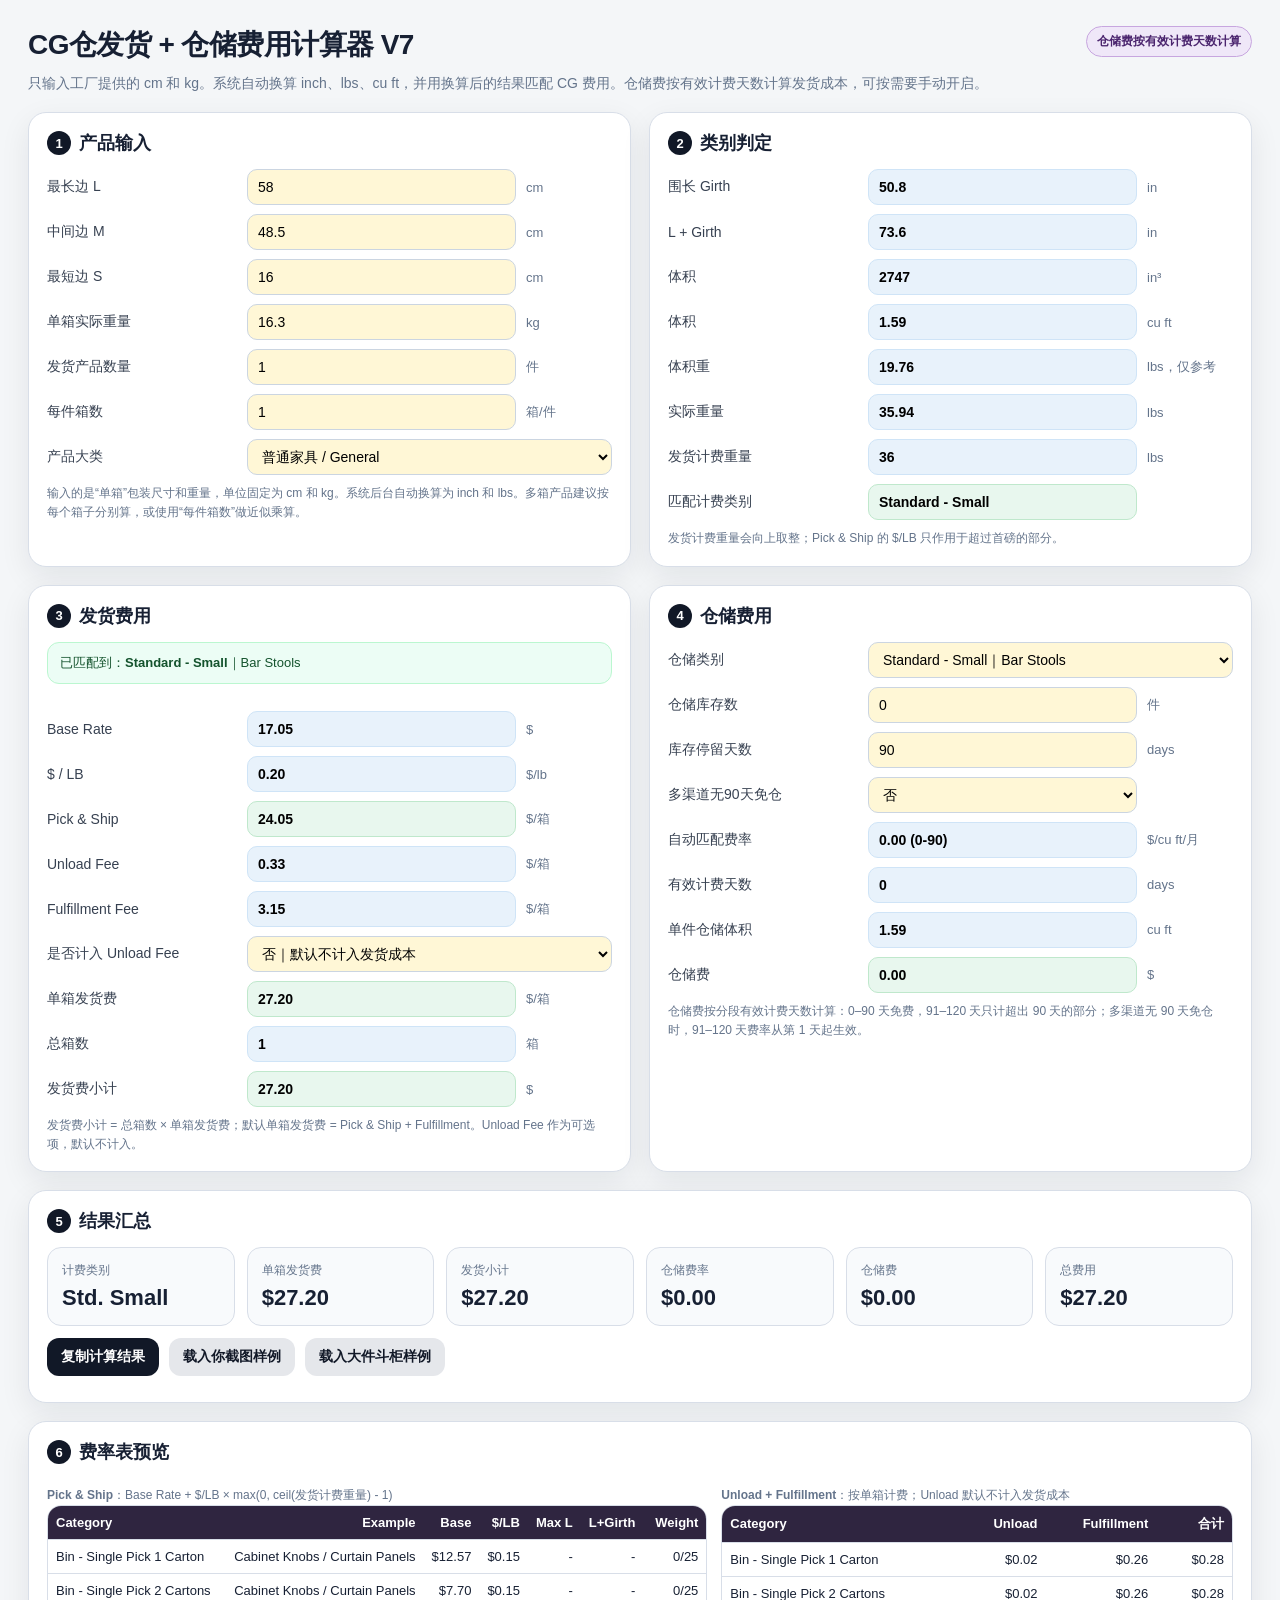
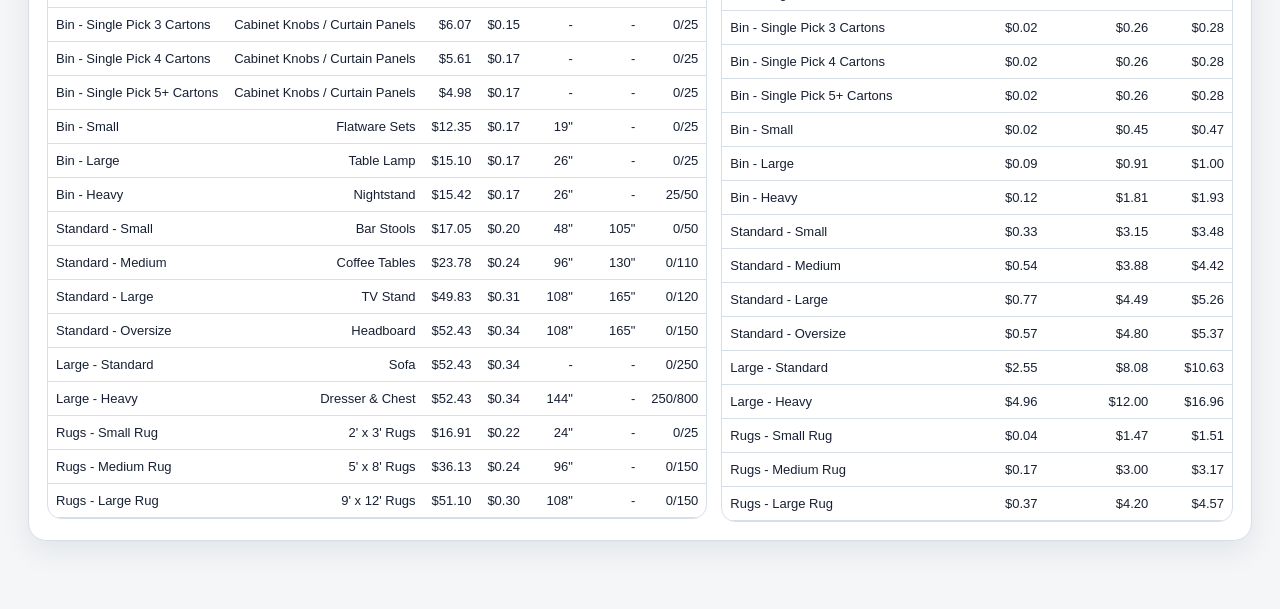
==== index.html @ 5aad366d "Add files via upload" ====
<!DOCTYPE html>
<html lang="zh-CN">
<head>
  <meta charset="UTF-8" />
  <meta name="viewport" content="width=device-width, initial-scale=1.0" />
  <title>CG仓费用计算器 V7 - 仓储费修正版</title>
  <style>
    :root{
      --bg:#f4f6f8;--card:#fff;--text:#172033;--muted:#64748b;--line:#d8dee8;
      --blue:#e8f2fb;--blue2:#cfe4f7;--yellow:#fff7d6;--green:#e8f7ee;--red:#fff1f1;
      --purple:#efe7f8;--dark:#2f2540;--accent:#2563eb;--shadow:0 10px 30px rgba(15,23,42,.08)
    }
    *{box-sizing:border-box}
    body{margin:0;font-family:Arial,"Microsoft YaHei",sans-serif;background:var(--bg);color:var(--text)}
    .wrap{max-width:1260px;margin:26px auto;padding:0 18px 42px}
    .header{display:flex;justify-content:space-between;gap:16px;align-items:flex-start;margin-bottom:18px}
    h1{margin:0 0 8px;font-size:28px;letter-spacing:-.02em}
    .sub{color:var(--muted);font-size:14px;line-height:1.6}
    .tag{display:inline-block;background:var(--purple);border:1px solid #c7a6df;color:#4b256e;border-radius:999px;padding:6px 10px;font-size:12px;font-weight:700}
    .grid{display:grid;grid-template-columns:1fr 1fr;gap:18px}
    .card{background:var(--card);border:1px solid var(--line);border-radius:18px;padding:18px;box-shadow:var(--shadow)}
    .full{grid-column:1/-1}
    h2{margin:0 0 14px;font-size:18px;display:flex;align-items:center;gap:8px}
    .badge{display:inline-flex;align-items:center;justify-content:center;min-width:24px;height:24px;border-radius:999px;background:#111827;color:white;font-size:13px;font-weight:800}
    .row{display:grid;grid-template-columns:190px 1fr 86px;gap:10px;align-items:center;margin:9px 0}
    .row.two{grid-template-columns:190px 1fr}
    label{font-size:14px;color:#374151}
    input,select{width:100%;height:36px;border:1px solid #cbd5e1;border-radius:10px;padding:0 10px;font-size:14px;background:white;outline:none}
    input:focus,select:focus{border-color:var(--accent);box-shadow:0 0 0 3px rgba(37,99,235,.12)}
    .unit{font-size:13px;color:var(--muted)}
    .manual{background:var(--yellow)}
    .result{background:var(--blue);border-color:var(--blue2);font-weight:700}
    .summary{background:var(--green);border-color:#bfe8cc;font-weight:800}
    .danger{background:var(--red);border-color:#f1c2c2;font-weight:800}
    .note{font-size:12px;color:var(--muted);line-height:1.55;margin-top:8px}
    .mini{font-size:12px;color:var(--muted)}
    .warn{background:#fff7ed;border:1px solid #fed7aa;border-radius:12px;padding:10px 12px;color:#7c2d12;font-size:13px;line-height:1.55}
    .ok{background:#ecfdf5;border:1px solid #bbf7d0;border-radius:12px;padding:10px 12px;color:#14532d;font-size:13px;line-height:1.55}
    .kpis{display:grid;grid-template-columns:repeat(6,1fr);gap:12px;margin-top:12px}
    .kpi{background:#f8fafc;border:1px solid var(--line);border-radius:14px;padding:14px}
    .kpi .name{color:var(--muted);font-size:12px;margin-bottom:6px}
    .kpi .value{font-size:22px;font-weight:900}
    .btns{display:flex;gap:10px;flex-wrap:wrap;margin-top:12px}
    button{height:38px;border:0;border-radius:12px;padding:0 14px;font-size:14px;font-weight:800;cursor:pointer;background:#111827;color:white}
    button.secondary{background:#e5e7eb;color:#111827}
    .table-wrap{overflow:auto;border:1px solid var(--line);border-radius:14px}
    table{width:100%;border-collapse:collapse;font-size:13px}
    th,td{border-bottom:1px solid var(--line);padding:9px 8px;text-align:right;white-space:nowrap}
    th:first-child,td:first-child{text-align:left}
    th{background:var(--dark);color:white;font-weight:800}
    .purple-head th{background:#5b3b78}
    .split{display:grid;grid-template-columns:1fr 1fr;gap:14px}
    @media(max-width:980px){.grid,.kpis,.split{grid-template-columns:1fr}.header{flex-direction:column}.row{grid-template-columns:145px 1fr 58px}}
  </style>
</head>
<body>
<div class="wrap">
  <div class="header">
    <div>
      <h1>CG仓发货 + 仓储费用计算器 V7</h1>
      <div class="sub">只输入工厂提供的 cm 和 kg。系统自动换算 inch、lbs、cu ft，并用换算后的结果匹配 CG 费用。仓储费按有效计费天数计算发货成本，可按需要手动开启。</div>
    </div>
    <div class="tag">仓储费按有效计费天数计算</div>
  </div>

  <div class="grid">
    <section class="card">
      <h2><span class="badge">1</span>产品输入</h2>
      <div class="row"><label>最长边 L</label><input id="L" type="number" step="0.01" value="58" class="manual"><span class="unit">cm</span></div>
      <div class="row"><label>中间边 M</label><input id="M" type="number" step="0.01" value="48.5" class="manual"><span class="unit">cm</span></div>
      <div class="row"><label>最短边 S</label><input id="S" type="number" step="0.01" value="16" class="manual"><span class="unit">cm</span></div>
      <div class="row"><label>单箱实际重量</label><input id="kg" type="number" step="0.01" value="16.3" class="manual"><span class="unit">kg</span></div>
      <div class="row"><label>发货产品数量</label><input id="qty" type="number" step="1" value="1" class="manual"><span class="unit">件</span></div>
      <div class="row"><label>每件箱数</label><input id="cartonsPerUnit" type="number" step="1" value="1" class="manual"><span class="unit">箱/件</span></div>
      <div class="row two">
        <label>产品大类</label>
        <select id="productGroup" class="manual">
          <option value="general">普通家具 / General</option>
          <option value="rug">Rugs 地毯</option>
          <option value="bin">Bin 小件</option>
        </select>
      </div>
      <div class="note">输入的是“单箱”包装尺寸和重量，单位固定为 cm 和 kg。系统后台自动换算为 inch 和 lbs。多箱产品建议按每个箱子分别算，或使用“每件箱数”做近似乘算。</div>
    </section>

    <section class="card">
      <h2><span class="badge">2</span>类别判定</h2>
      <div class="row"><label>围长 Girth</label><input id="girth" class="result" readonly><span class="unit">in</span></div>
      <div class="row"><label>L + Girth</label><input id="lgirth" class="result" readonly><span class="unit">in</span></div>
      <div class="row"><label>体积</label><input id="volin" class="result" readonly><span class="unit">in³</span></div>
      <div class="row"><label>体积</label><input id="cuft" class="result" readonly><span class="unit">cu ft</span></div>
      <div class="row"><label>体积重</label><input id="dimwt" class="result" readonly><span class="unit">lbs，仅参考</span></div>
      <div class="row"><label>实际重量</label><input id="actlbs" class="result" readonly><span class="unit">lbs</span></div>
      <div class="row"><label>发货计费重量</label><input id="feeWeight" class="result" readonly><span class="unit">lbs</span></div>
      <div class="row"><label>匹配计费类别</label><input id="rateCategory" class="summary" readonly><span></span></div>
      <div class="note">发货计费重量会向上取整；Pick & Ship 的 $/LB 只作用于超过首磅的部分。</div>
    </section>

    <section class="card">
      <h2><span class="badge">3</span>发货费用</h2>
      <div id="matchBox" class="ok">已匹配价卡。</div>
      <br>
      <div class="row"><label>Base Rate</label><input id="baseRate" class="result" readonly><span class="unit">$</span></div>
      <div class="row"><label>$ / LB</label><input id="perLb" class="result" readonly><span class="unit">$/lb</span></div>
      <div class="row"><label>Pick & Ship</label><input id="pickShip" class="summary" readonly><span class="unit">$/箱</span></div>
      <div class="row"><label>Unload Fee</label><input id="unloadFee" class="result" readonly><span class="unit">$/箱</span></div>
      <div class="row"><label>Fulfillment Fee</label><input id="fulfillFee" class="result" readonly><span class="unit">$/箱</span></div>
      <div class="row two">
        <label>是否计入 Unload Fee</label>
        <select id="includeUnload" class="manual">
          <option value="no">否｜默认不计入发货成本</option>
          <option value="yes">是｜计入本次总成本</option>
        </select>
      </div>
      <div class="row"><label>单箱发货费</label><input id="cartonShipFee" class="summary" readonly><span class="unit">$/箱</span></div>
      <div class="row"><label>总箱数</label><input id="totalCartons" class="result" readonly><span class="unit">箱</span></div>
      <div class="row"><label>发货费小计</label><input id="shipSubtotal" class="summary" readonly><span class="unit">$</span></div>
      <div class="note">发货费小计 = 总箱数 × 单箱发货费；默认单箱发货费 = Pick & Ship + Fulfillment。Unload Fee 作为可选项，默认不计入。</div>
    </section>

    <section class="card">
      <h2><span class="badge">4</span>仓储费用</h2>
      <div class="row two">
        <label>仓储类别</label>
        <select id="storageClass" class="manual"></select>
      </div>
      <div class="row"><label>仓储库存数</label><input id="storageQty" type="number" step="1" value="0" class="manual"><span class="unit">件</span></div>
      <div class="row"><label>库存停留天数</label><input id="dwellDays" type="number" step="1" value="90" class="manual"><span class="unit">days</span></div>
      <div class="row"><label>多渠道无90天免仓</label>
        <select id="multiChannel" class="manual"><option value="no">否</option><option value="yes">是</option></select><span></span>
      </div>
      <div class="row"><label>自动匹配费率</label><input id="storageRate" class="result" readonly><span class="unit">$/cu ft/月</span></div>
      <div class="row"><label>有效计费天数</label><input id="storageBillableDays" class="result" readonly><span class="unit">days</span></div>
      <div class="row"><label>单件仓储体积</label><input id="unitStorageCuft" class="result" readonly><span class="unit">cu ft</span></div>
      <div class="row"><label>仓储费</label><input id="storageFee" class="summary" readonly><span class="unit">$</span></div>
      <div class="note">仓储费按分段有效计费天数计算：0–90 天免费，91–120 天只计超出 90 天的部分；多渠道无 90 天免仓时，91–120 天费率从第 1 天起生效。</div>
    </section>

    <section class="card full">
      <h2><span class="badge">5</span>结果汇总</h2>
      <div class="kpis">
        <div class="kpi"><div class="name">计费类别</div><div class="value" id="kpiCategory">-</div></div>
        <div class="kpi"><div class="name">单箱发货费</div><div class="value" id="kpiCarton">$0.00</div></div>
        <div class="kpi"><div class="name">发货小计</div><div class="value" id="kpiShipSubtotal">$0.00</div></div>
        <div class="kpi"><div class="name">仓储费率</div><div class="value" id="kpiRate">$0.00</div></div>
        <div class="kpi"><div class="name">仓储费</div><div class="value" id="kpiStorage">$0.00</div></div>
        <div class="kpi"><div class="name">总费用</div><div class="value" id="kpiTotal">$0.00</div></div>
      </div>
      <div class="btns">
        <button onclick="copyResult()">复制计算结果</button>
        <button class="secondary" onclick="loadSmallExample()">载入你截图样例</button>
        <button class="secondary" onclick="loadDresserExample()">载入大件斗柜样例</button>
      </div>
      <div class="note" id="copyNote"></div>
    </section>

    <section class="card full">
      <h2><span class="badge">6</span>费率表预览</h2>
      <div class="split">
        <div>
          <div class="note"><b>Pick & Ship</b>：Base Rate + $/LB × max(0, ceil(发货计费重量) - 1)</div>
          <div class="table-wrap"><table id="pickShipTable"></table></div>
        </div>
        <div>
          <div class="note"><b>Unload + Fulfillment</b>：按单箱计费；Unload 默认不计入发货成本</div>
          <div class="table-wrap"><table id="deliveryTable"></table></div>
        </div>
      </div>
    </section>
  </div>
</div>

<script>
const rateRows = [
  {group:"bin", cat:"Bin - Single Pick 1 Carton", base:12.57, perLb:0.15, unload:0.02, fulfill:0.26, desc:"Cabinet Knobs / Curtain Panels", maxL:null,maxM:null,maxS:null,maxLG:null,minW:0,maxW:25},
  {group:"bin", cat:"Bin - Single Pick 2 Cartons", base:7.70, perLb:0.15, unload:0.02, fulfill:0.26, desc:"Cabinet Knobs / Curtain Panels", maxL:null,maxM:null,maxS:null,maxLG:null,minW:0,maxW:25},
  {group:"bin", cat:"Bin - Single Pick 3 Cartons", base:6.07, perLb:0.15, unload:0.02, fulfill:0.26, desc:"Cabinet Knobs / Curtain Panels", maxL:null,maxM:null,maxS:null,maxLG:null,minW:0,maxW:25},
  {group:"bin", cat:"Bin - Single Pick 4 Cartons", base:5.61, perLb:0.17, unload:0.02, fulfill:0.26, desc:"Cabinet Knobs / Curtain Panels", maxL:null,maxM:null,maxS:null,maxLG:null,minW:0,maxW:25},
  {group:"bin", cat:"Bin - Single Pick 5+ Cartons", base:4.98, perLb:0.17, unload:0.02, fulfill:0.26, desc:"Cabinet Knobs / Curtain Panels", maxL:null,maxM:null,maxS:null,maxLG:null,minW:0,maxW:25},
  {group:"bin", cat:"Bin - Small", base:12.35, perLb:0.17, unload:0.02, fulfill:0.45, desc:"Flatware Sets", maxL:19,maxM:12,maxS:6,maxLG:null,minW:0,maxW:25},
  {group:"bin", cat:"Bin - Large", base:15.10, perLb:0.17, unload:0.09, fulfill:0.91, desc:"Table Lamp", maxL:26,maxM:17,maxS:14,maxLG:null,minW:0,maxW:25},
  {group:"bin", cat:"Bin - Heavy", base:15.42, perLb:0.17, unload:0.12, fulfill:1.81, desc:"Nightstand", maxL:26,maxM:17,maxS:14,maxLG:null,minW:25,maxW:50},

  {group:"general", cat:"Standard - Small", base:17.05, perLb:0.20, unload:0.33, fulfill:3.15, desc:"Bar Stools", maxL:48,maxM:30,maxS:30,maxLG:105,minW:0,maxW:50},
  {group:"general", cat:"Standard - Medium", base:23.78, perLb:0.24, unload:0.54, fulfill:3.88, desc:"Coffee Tables", maxL:96,maxM:null,maxS:null,maxLG:130,minW:0,maxW:110},
  {group:"general", cat:"Standard - Large", base:49.83, perLb:0.31, unload:0.77, fulfill:4.49, desc:"TV Stand", maxL:108,maxM:null,maxS:null,maxLG:165,minW:0,maxW:120},
  {group:"general", cat:"Standard - Oversize", base:52.43, perLb:0.34, unload:0.57, fulfill:4.80, desc:"Headboard", maxL:108,maxM:null,maxS:null,maxLG:165,minW:0,maxW:150},
  {group:"general", cat:"Large - Standard", base:52.43, perLb:0.34, unload:2.55, fulfill:8.08, desc:"Sofa", maxL:null,maxM:null,maxS:null,maxLG:null,minW:0,maxW:250, large:true},
  {group:"general", cat:"Large - Heavy", base:52.43, perLb:0.34, unload:4.96, fulfill:12.00, desc:"Dresser & Chest", maxL:144,maxM:null,maxS:null,maxLG:null,minW:250,maxW:800, large:true},

  {group:"rug", cat:"Rugs - Small Rug", base:16.91, perLb:0.22, unload:0.04, fulfill:1.47, desc:"2' x 3' Rugs", maxL:24,maxM:null,maxS:null,maxLG:null,minW:0,maxW:25},
  {group:"rug", cat:"Rugs - Medium Rug", base:36.13, perLb:0.24, unload:0.17, fulfill:3.00, desc:"5' x 8' Rugs", maxL:96,maxM:null,maxS:null,maxLG:null,minW:0,maxW:150},
  {group:"rug", cat:"Rugs - Large Rug", base:51.10, perLb:0.30, unload:0.37, fulfill:4.20, desc:"9' x 12' Rugs", maxL:108,maxM:null,maxS:null,maxLG:null,minW:0,maxW:150}
];

const standardStorage = { "0-90":0, "91-120":0.44, "121-180":0.70, "181-270":1.05, "271-365":1.40, "365+":4.20 };
const largeStorage = { "0-90":0, "91-120":0.35, "121-180":0.56, "181-270":0.84, "271-365":1.12, "365+":3.36 };
const storageClasses = [
  {key:"Bin - Single Pick", desc:"Cabinet Knobs / Curtain Panels", rates:standardStorage},
  {key:"Bin - Small", desc:"Flatware Sets", rates:standardStorage},
  {key:"Bin - Large", desc:"Table Lamp", rates:standardStorage},
  {key:"Bin - Heavy", desc:"Nightstand", rates:standardStorage},
  {key:"Standard - Small", desc:"Bar Stools", rates:standardStorage},
  {key:"Standard - Medium", desc:"Coffee Tables", rates:standardStorage},
  {key:"Standard - Large", desc:"TV Stand", rates:standardStorage},
  {key:"Standard - Oversize", desc:"Headboard", rates:standardStorage},
  {key:"Large - Standard", desc:"Sofa", rates:largeStorage},
  {key:"Large - Heavy", desc:"Dresser & Chest", rates:largeStorage},
  {key:"Rugs - Small Rug", desc:"2' x 3' Rugs", rates:standardStorage},
  {key:"Rugs - Medium Rug", desc:"5' x 8' Rugs", rates:standardStorage},
  {key:"Rugs - Large Rug", desc:"9' x 12' Rugs", rates:standardStorage}
];

const $ = id => document.getElementById(id);
const num = id => Number($(id).value || 0);
const fmt = (n,d=2) => Number.isFinite(n) ? Number(n).toFixed(d) : "0.00";
const money = n => `$${Number(n || 0).toFixed(2)}`;
const ceilWeight = n => Math.ceil(Number(n || 0));

let current = {};

function init(){
  $("storageClass").innerHTML = storageClasses.map(x=>`<option value="${x.key}">${x.key}｜${x.desc}</option>`).join("");
  $("storageClass").value = "Standard - Small";
  ["L","M","S","kg","qty","cartonsPerUnit","productGroup","storageQty","dwellDays","multiChannel","storageClass","includeUnload"].forEach(id => {
    $(id).addEventListener("input", calculate);
    $(id).addEventListener("change", calculate);
  });
  renderTables();
  calculate();
}

function sortedDims(L,M,S){ return [Number(L),Number(M),Number(S)].sort((a,b)=>b-a); }

function rowFits(row, Lin, Min, Sin, LG, weight){
  const wOk = weight > row.minW && weight <= row.maxW || (row.minW === 0 && weight >= 0 && weight <= row.maxW);
  if(!wOk) return false;
  if(row.maxL !== null && Lin > row.maxL) return false;
  if(row.maxM !== null && Min > row.maxM) return false;
  if(row.maxS !== null && Sin > row.maxS) return false;
  if(row.maxLG !== null && LG > row.maxLG) return false;
  return true;
}

function chooseRate(group, cartons, Lin, Min, Sin, LG, weight){
  if(group === "bin"){
    // Single Pick 以箱数优先，但仍保留小/大/重物件的维度分类
    if(Lin <= 19 && Min <= 12 && Sin <= 6 && weight <= 25) return rateRows.find(r=>r.cat==="Bin - Small");
    if(Lin <= 26 && Min <= 17 && Sin <= 14 && weight <= 25) return rateRows.find(r=>r.cat==="Bin - Large");
    if(Lin <= 26 && Min <= 17 && Sin <= 14 && weight > 25 && weight <= 50) return rateRows.find(r=>r.cat==="Bin - Heavy");
    const c = cartons >= 5 ? "5+ Cartons" : `${Math.max(1, Math.min(4, cartons))} Carton${cartons===1?"":"s"}`;
    return rateRows.find(r=>r.cat.includes(c)) || rateRows.find(r=>r.cat==="Bin - Single Pick 1 Carton");
  }

  const rows = rateRows.filter(r => r.group === group);
  for(const r of rows){
    if(rowFits(r, Lin, Min, Sin, LG, weight)) return r;
  }

  // 普通家具超出 Standard 后，进入 Large；表中 Large Standard 没有清晰尺寸，按重量兜底。
  if(group === "general"){
    if(weight <= 250) return rateRows.find(r=>r.cat==="Large - Standard");
    if(weight <= 800) return rateRows.find(r=>r.cat==="Large - Heavy");
  }

  return null;
}

function bandForDays(days, multiNoFree){
  if(multiNoFree && days <= 120) return "91-120";
  if(days <= 90) return "0-90";
  if(days <= 120) return "91-120";
  if(days <= 180) return "121-180";
  if(days <= 270) return "181-270";
  if(days <= 365) return "271-365";
  return "365+";
}

function chargeDaysForBand(days, startExclusive, endInclusive){
  return Math.max(0, Math.min(days, endInclusive) - startExclusive);
}

function currentStorageRate(){
  const cls = storageClasses.find(x => x.key === $("storageClass").value) || storageClasses[0];
  const days = Math.max(0, num("dwellDays"));
  const multiNoFree = $("multiChannel").value === "yes";
  const band = bandForDays(days, multiNoFree);
  const activeRate = cls.rates[band] ?? 0;

  let segments = [];
  if(multiNoFree){
    // 多渠道无 90 天免仓：91–120 天费率从第 1 天起生效
    segments.push({band:"91-120", days: Math.min(days, 120), rate: cls.rates["91-120"]});
    segments.push({band:"121-180", days: chargeDaysForBand(days, 120, 180), rate: cls.rates["121-180"]});
    segments.push({band:"181-270", days: chargeDaysForBand(days, 180, 270), rate: cls.rates["181-270"]});
    segments.push({band:"271-365", days: chargeDaysForBand(days, 270, 365), rate: cls.rates["271-365"]});
    segments.push({band:"365+", days: Math.max(0, days - 365), rate: cls.rates["365+"]});
  } else {
    // 普通库存：0–90 天免费；第 91 天开始只对超出的天数收费
    segments.push({band:"91-120", days: chargeDaysForBand(days, 90, 120), rate: cls.rates["91-120"]});
    segments.push({band:"121-180", days: chargeDaysForBand(days, 120, 180), rate: cls.rates["121-180"]});
    segments.push({band:"181-270", days: chargeDaysForBand(days, 180, 270), rate: cls.rates["181-270"]});
    segments.push({band:"271-365", days: chargeDaysForBand(days, 270, 365), rate: cls.rates["271-365"]});
    segments.push({band:"365+", days: Math.max(0, days - 365), rate: cls.rates["365+"]});
  }

  const billableDays = segments.reduce((sum, s) => sum + s.days, 0);
  const rateDayFactor = segments.reduce((sum, s) => sum + (s.days * s.rate / 30), 0);
  return {band, rate: activeRate, cls, billableDays, rateDayFactor, segments};
}

function syncStorageClass(rateCat){
  const currentVal = $("storageClass").value;
  const valid = storageClasses.some(x => x.key === rateCat);
  // 只在当前是默认值或与分类完全一致时自动同步，避免覆盖用户手动选择。
  if(valid && (currentVal === "" || current.lastAutoStorage === currentVal)){
    $("storageClass").value = rateCat;
    current.lastAutoStorage = rateCat;
  }
}

function calculate(){
  let dims = sortedDims(num("L"),num("M"),num("S"));
  let Lcm=dims[0], Mcm=dims[1], Scm=dims[2];
  let Lin=Lcm/2.54, Min=Mcm/2.54, Sin=Scm/2.54;
  let girth=2*(Min+Sin), lgirth=Lin+girth, volin=Lin*Min*Sin, cuft=volin/1728;
  let dimwt=volin/139, actlbs=num("kg")*2.20462;
  let chargeable = Math.max(dimwt, actlbs);
  let rawFeeWeight = actlbs;
  let feeWeight = ceilWeight(rawFeeWeight);
  let totalCartons = Math.max(0, num("qty")) * Math.max(1, num("cartonsPerUnit"));
  let row = chooseRate($("productGroup").value, Math.max(1, num("cartonsPerUnit")), Lin, Min, Sin, lgirth, feeWeight);

  $("girth").value=fmt(girth,1);
  $("lgirth").value=fmt(lgirth,1);
  $("volin").value=fmt(volin,0);
  $("cuft").value=fmt(cuft,2);
  $("dimwt").value=fmt(dimwt,2);
  $("actlbs").value=fmt(actlbs,2);
  $("feeWeight").value=fmt(feeWeight,0);

  if(!row){
    $("rateCategory").value="未匹配";
    $("rateCategory").className="danger";
    $("matchBox").className="warn";
    $("matchBox").innerHTML="当前尺寸/重量没有匹配到表内类别，请检查尺寸、重量或产品大类。";
    ["baseRate","perLb","pickShip","unloadFee","fulfillFee","cartonShipFee","shipSubtotal"].forEach(id=>$(id).value="0.00");
    current = {row:null, total:0, cuft, feeWeight, totalCartons};
    return;
  }

  $("rateCategory").value=row.cat;
  $("rateCategory").className=row.large ? "danger" : "summary";
  $("matchBox").className="ok";
  $("matchBox").innerHTML=`已匹配到：<b>${row.cat}</b>｜${row.desc}`;

  let extraLbs = Math.max(0, feeWeight - 1);
  let pickShip = row.base + row.perLb * extraLbs;
  let includeUnload = document.getElementById('includeUnload')?.value === 'yes';
  let cartonShipFee = pickShip + row.fulfill + (includeUnload ? row.unload : 0);
  let shipSubtotal = cartonShipFee * totalCartons;

  $("baseRate").value=fmt(row.base,2);
  $("perLb").value=fmt(row.perLb,2);
  $("pickShip").value=fmt(pickShip,2);
  $("unloadFee").value=fmt(row.unload,2);
  $("fulfillFee").value=fmt(row.fulfill,2);
  $("cartonShipFee").value=fmt(cartonShipFee,2);
  $("totalCartons").value=fmt(totalCartons,0);
  $("shipSubtotal").value=fmt(shipSubtotal,2);

  if(storageClasses.some(x=>x.key===row.cat) && current.manualStorageChanged !== true){
    $("storageClass").value = row.cat;
    current.lastAutoStorage = row.cat;
  }

  const storage = currentStorageRate();
  $("storageRate").value = `${fmt(storage.rate,2)} (${storage.band})`;
  $("storageBillableDays").value = fmt(storage.billableDays,0);
  let unitStorageCuft = cuft * Math.max(1, num("cartonsPerUnit"));
  $("unitStorageCuft").value=fmt(unitStorageCuft,2);
  let storageFee = Math.max(0,num("storageQty")) * unitStorageCuft * storage.rateDayFactor;
  $("storageFee").value=fmt(storageFee,2);

  let total = shipSubtotal + storageFee;
  $("kpiCategory").textContent=row.cat.replace("Standard - ","Std. ").replace("Large - ","Lg. ");
  $("kpiCarton").textContent=money(cartonShipFee);
  $("kpiShipSubtotal").textContent=money(shipSubtotal);
  $("kpiRate").textContent=money(storage.rate);
  $("kpiStorage").textContent=money(storageFee);
  $("kpiTotal").textContent=money(total);

  current = {row, pickShip, cartonShipFee, shipSubtotal, storage, storageFee, total, cuft, feeWeight, totalCartons, Lin, Min, Sin, lgirth};
}

function copyResult(){
  if(!current.row) return;
  const lines = [
    `尺寸(cm): L ${$("L").value} / M ${$("M").value} / S ${$("S").value}`,
    `单箱实际重量: ${$("kg").value} kg / ${$("actlbs").value} lbs`,
    `体积重: ${$("dimwt").value} lbs`,
    `发货计费重量: ${$("feeWeight").value} lbs`,
    `L+Girth: ${$("lgirth").value} in`,
    `匹配类别: ${current.row.cat}`,
    `Base Rate: $${$("baseRate").value}`,
    `$/LB: $${$("perLb").value}`,
    `Pick & Ship: $${$("pickShip").value}/箱`,
    `Unload Fee: $${$("unloadFee").value}/箱（是否计入：${document.getElementById('includeUnload')?.value === 'yes' ? '是' : '否'}）`,
    `Fulfillment Fee: $${$("fulfillFee").value}/箱`,
    `单箱发货费: $${$("cartonShipFee").value}`,
    `总箱数: ${$("totalCartons").value}`,
    `发货小计: $${$("shipSubtotal").value}`,
    `仓储类别: ${$("storageClass").value}`,
    `仓储费率: ${$("storageRate").value}`,
    `有效计费天数: ${$("storageBillableDays").value} days`,
    `仓储费: $${$("storageFee").value}`,
    `总费用: ${$("kpiTotal").textContent}`
  ];
  navigator.clipboard.writeText(lines.join("\n"));
  $("copyNote").textContent="已复制当前计算结果。";
}

function loadSmallExample(){
  $("L").value=58; $("M").value=48.5; $("S").value=16; $("kg").value=16.3; $("qty").value=1; $("cartonsPerUnit").value=1; $("productGroup").value="general";
  calculate();
}
function loadDresserExample(){
  $("L").value=161; $("M").value=47.7; $("S").value=15.1; $("kg").value=47.9; $("qty").value=1; $("cartonsPerUnit").value=1; $("productGroup").value="general";
  calculate();
}

function renderTables(){
  const pickRows = rateRows.map(r=>`<tr><td>${r.cat}</td><td>${r.desc}</td><td>$${r.base.toFixed(2)}</td><td>$${r.perLb.toFixed(2)}</td><td>${r.maxL ? r.maxL+'\"' : '-'}</td><td>${r.maxLG ? r.maxLG+'\"' : '-'}</td><td>${r.minW}/${r.maxW}</td></tr>`).join("");
  $("pickShipTable").innerHTML = `<thead><tr><th>Category</th><th>Example</th><th>Base</th><th>$/LB</th><th>Max L</th><th>L+Girth</th><th>Weight</th></tr></thead><tbody>${pickRows}</tbody>`;
  const delRows = rateRows.map(r=>`<tr><td>${r.cat}</td><td>$${r.unload.toFixed(2)}</td><td>$${r.fulfill.toFixed(2)}</td><td>$${(r.unload+r.fulfill).toFixed(2)}</td></tr>`).join("");
  $("deliveryTable").innerHTML = `<thead><tr><th>Category</th><th>Unload</th><th>Fulfillment</th><th>合计</th></tr></thead><tbody>${delRows}</tbody>`;
}
init();
</script>
</body>
</html>
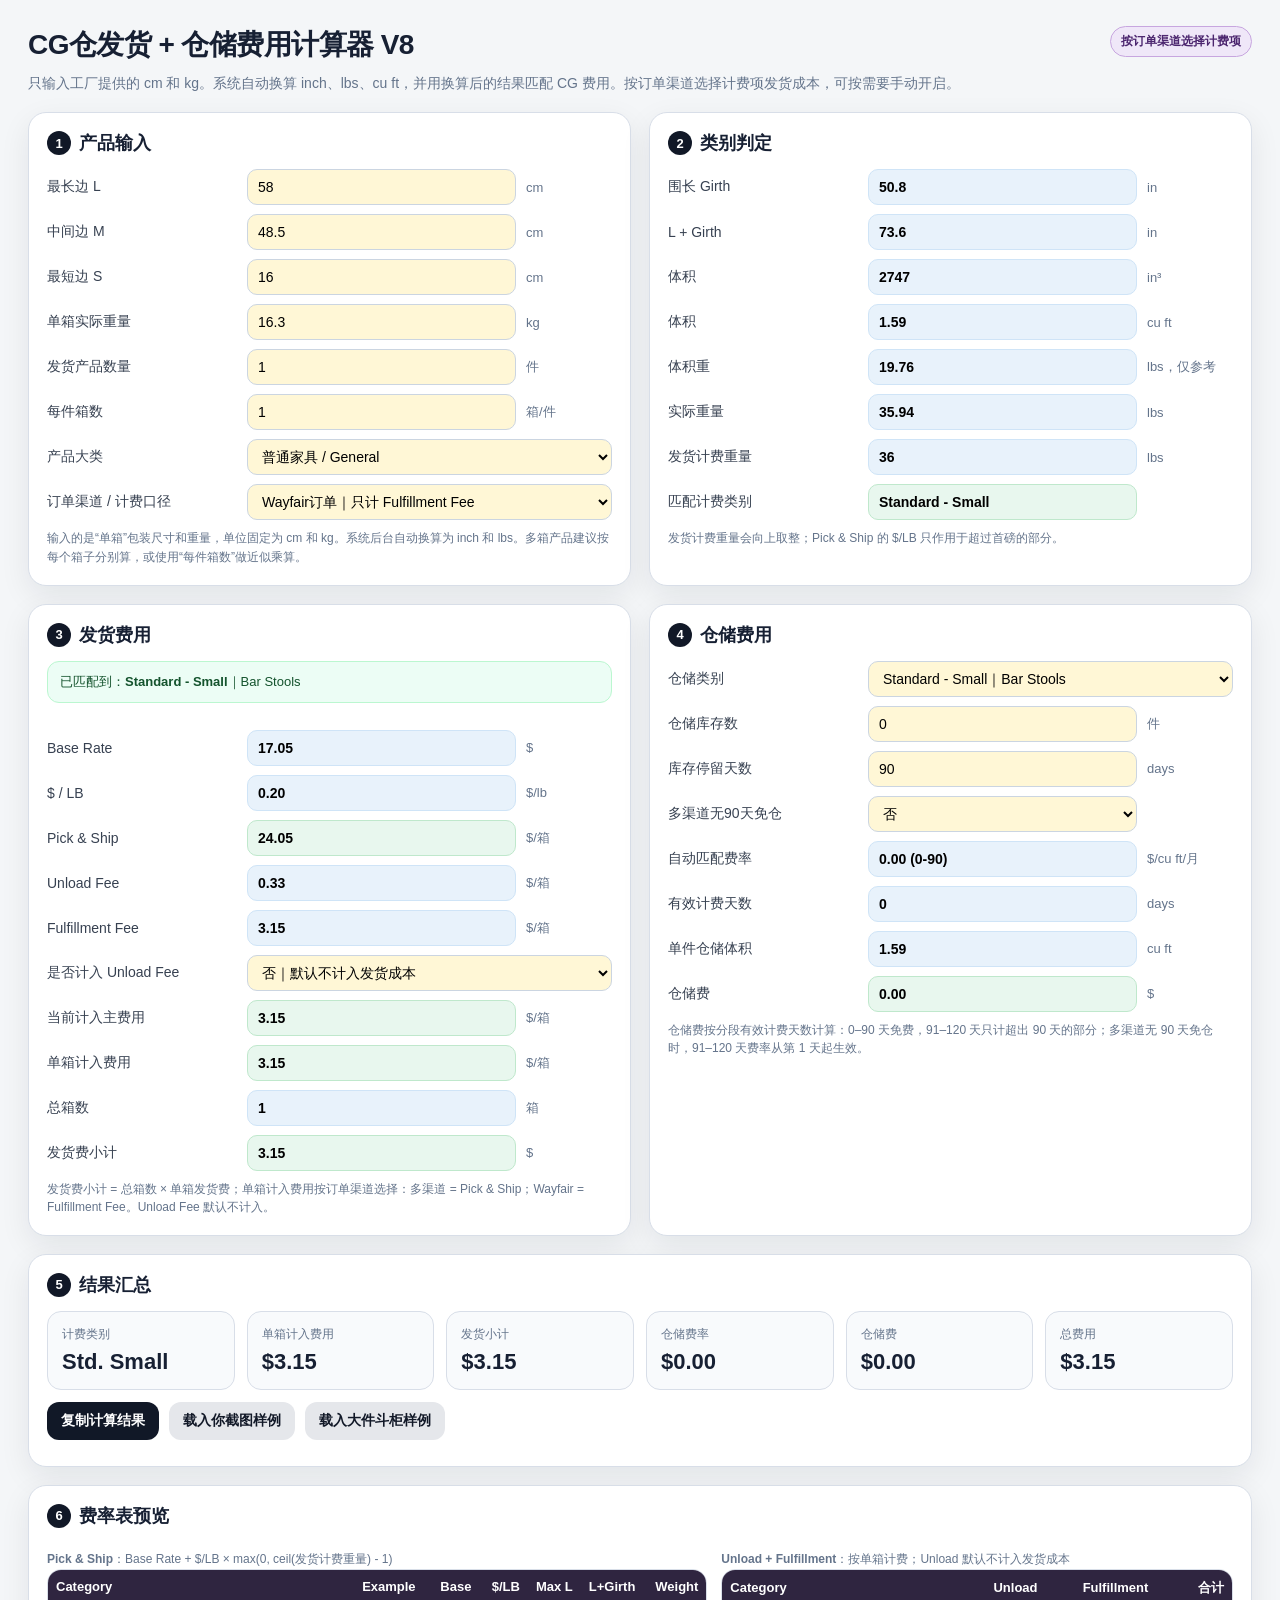
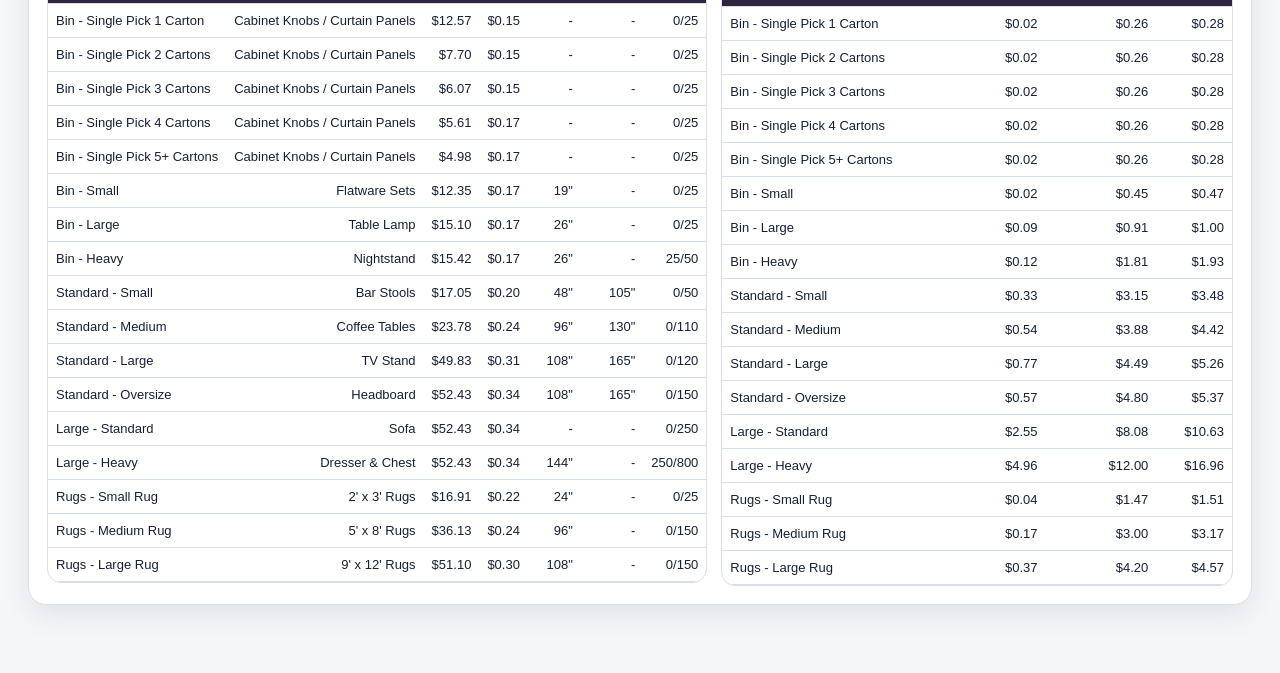
==== commit b31576de: "Update calculator to V8" ====
--- a/index.html
+++ b/index.html
@@ -3,7 +3,7 @@
 <head>
   <meta charset="UTF-8" />
   <meta name="viewport" content="width=device-width, initial-scale=1.0" />
-  <title>CG仓费用计算器 V7 - 仓储费修正版</title>
+  <title>CG仓费用计算器 V8 - 渠道计费版</title>
   <style>
     :root{
       --bg:#f4f6f8;--card:#fff;--text:#172033;--muted:#64748b;--line:#d8dee8;
@@ -57,10 +57,10 @@
 <div class="wrap">
   <div class="header">
     <div>
-      <h1>CG仓发货 + 仓储费用计算器 V7</h1>
-      <div class="sub">只输入工厂提供的 cm 和 kg。系统自动换算 inch、lbs、cu ft，并用换算后的结果匹配 CG 费用。仓储费按有效计费天数计算发货成本，可按需要手动开启。</div>
+      <h1>CG仓发货 + 仓储费用计算器 V8</h1>
+      <div class="sub">只输入工厂提供的 cm 和 kg。系统自动换算 inch、lbs、cu ft，并用换算后的结果匹配 CG 费用。按订单渠道选择计费项发货成本，可按需要手动开启。</div>
     </div>
-    <div class="tag">仓储费按有效计费天数计算</div>
+    <div class="tag">按订单渠道选择计费项</div>
   </div>
 
   <div class="grid">
@@ -80,6 +80,13 @@
           <option value="bin">Bin 小件</option>
         </select>
       </div>
+      <div class="row two">
+        <label>订单渠道 / 计费口径</label>
+        <select id="orderChannel" class="manual">
+          <option value="wayfair">Wayfair订单｜只计 Fulfillment Fee</option>
+          <option value="multi">多渠道订单｜只计 Pick & Ship</option>
+        </select>
+      </div>
       <div class="note">输入的是“单箱”包装尺寸和重量，单位固定为 cm 和 kg。系统后台自动换算为 inch 和 lbs。多箱产品建议按每个箱子分别算，或使用“每件箱数”做近似乘算。</div>
     </section>
 
@@ -112,10 +119,11 @@
           <option value="yes">是｜计入本次总成本</option>
         </select>
       </div>
-      <div class="row"><label>单箱发货费</label><input id="cartonShipFee" class="summary" readonly><span class="unit">$/箱</span></div>
+      <div class="row"><label>当前计入主费用</label><input id="channelBaseFee" class="summary" readonly><span class="unit">$/箱</span></div>
+      <div class="row"><label>单箱计入费用</label><input id="cartonShipFee" class="summary" readonly><span class="unit">$/箱</span></div>
       <div class="row"><label>总箱数</label><input id="totalCartons" class="result" readonly><span class="unit">箱</span></div>
       <div class="row"><label>发货费小计</label><input id="shipSubtotal" class="summary" readonly><span class="unit">$</span></div>
-      <div class="note">发货费小计 = 总箱数 × 单箱发货费；默认单箱发货费 = Pick & Ship + Fulfillment。Unload Fee 作为可选项，默认不计入。</div>
+      <div class="note">发货费小计 = 总箱数 × 单箱发货费；单箱计入费用按订单渠道选择：多渠道 = Pick & Ship；Wayfair = Fulfillment Fee。Unload Fee 默认不计入。</div>
     </section>
 
     <section class="card">
@@ -140,7 +148,7 @@
       <h2><span class="badge">5</span>结果汇总</h2>
       <div class="kpis">
         <div class="kpi"><div class="name">计费类别</div><div class="value" id="kpiCategory">-</div></div>
-        <div class="kpi"><div class="name">单箱发货费</div><div class="value" id="kpiCarton">$0.00</div></div>
+        <div class="kpi"><div class="name">单箱计入费用</div><div class="value" id="kpiCarton">$0.00</div></div>
         <div class="kpi"><div class="name">发货小计</div><div class="value" id="kpiShipSubtotal">$0.00</div></div>
         <div class="kpi"><div class="name">仓储费率</div><div class="value" id="kpiRate">$0.00</div></div>
         <div class="kpi"><div class="name">仓储费</div><div class="value" id="kpiStorage">$0.00</div></div>
@@ -222,7 +230,7 @@
 function init(){
   $("storageClass").innerHTML = storageClasses.map(x=>`<option value="${x.key}">${x.key}｜${x.desc}</option>`).join("");
   $("storageClass").value = "Standard - Small";
-  ["L","M","S","kg","qty","cartonsPerUnit","productGroup","storageQty","dwellDays","multiChannel","storageClass","includeUnload"].forEach(id => {
+  ["L","M","S","kg","qty","cartonsPerUnit","productGroup","storageQty","dwellDays","multiChannel","storageClass","includeUnload","orderChannel"].forEach(id => {
     $(id).addEventListener("input", calculate);
     $(id).addEventListener("change", calculate);
   });
@@ -357,7 +365,9 @@
   let extraLbs = Math.max(0, feeWeight - 1);
   let pickShip = row.base + row.perLb * extraLbs;
   let includeUnload = document.getElementById('includeUnload')?.value === 'yes';
-  let cartonShipFee = pickShip + row.fulfill + (includeUnload ? row.unload : 0);
+  let orderChannel = document.getElementById('orderChannel')?.value || 'wayfair';
+  let channelBaseFee = orderChannel === 'multi' ? pickShip : row.fulfill;
+  let cartonShipFee = channelBaseFee + (includeUnload ? row.unload : 0);
   let shipSubtotal = cartonShipFee * totalCartons;
 
   $("baseRate").value=fmt(row.base,2);
@@ -365,6 +375,7 @@
   $("pickShip").value=fmt(pickShip,2);
   $("unloadFee").value=fmt(row.unload,2);
   $("fulfillFee").value=fmt(row.fulfill,2);
+  $("channelBaseFee").value=fmt(channelBaseFee,2);
   $("cartonShipFee").value=fmt(cartonShipFee,2);
   $("totalCartons").value=fmt(totalCartons,0);
   $("shipSubtotal").value=fmt(shipSubtotal,2);
@@ -404,10 +415,11 @@
     `匹配类别: ${current.row.cat}`,
     `Base Rate: $${$("baseRate").value}`,
     `$/LB: $${$("perLb").value}`,
+    `订单渠道: ${document.getElementById('orderChannel')?.value === 'multi' ? '多渠道订单｜只计 Pick & Ship' : 'Wayfair订单｜只计 Fulfillment Fee'}`,
     `Pick & Ship: $${$("pickShip").value}/箱`,
     `Unload Fee: $${$("unloadFee").value}/箱（是否计入：${document.getElementById('includeUnload')?.value === 'yes' ? '是' : '否'}）`,
     `Fulfillment Fee: $${$("fulfillFee").value}/箱`,
-    `单箱发货费: $${$("cartonShipFee").value}`,
+    `单箱计入费用: $${$("cartonShipFee").value}`,
     `总箱数: ${$("totalCartons").value}`,
     `发货小计: $${$("shipSubtotal").value}`,
     `仓储类别: ${$("storageClass").value}`,
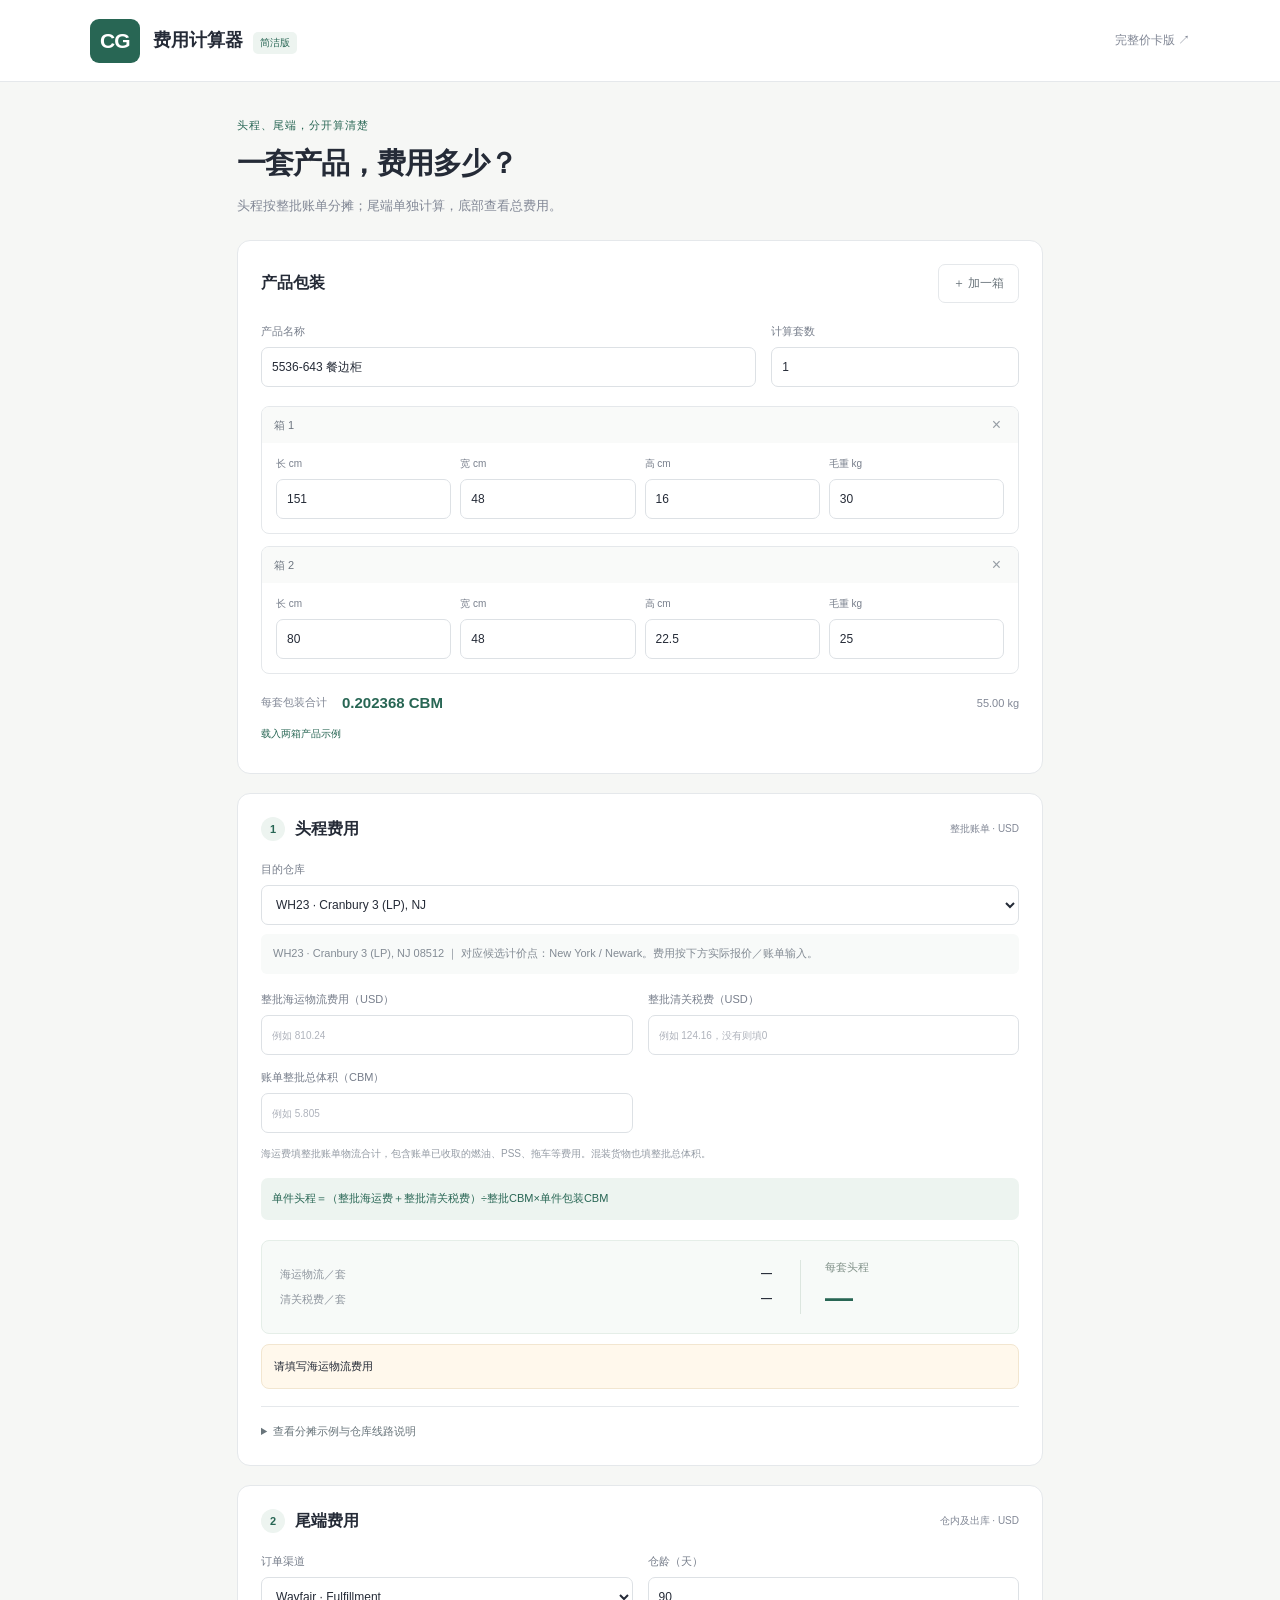
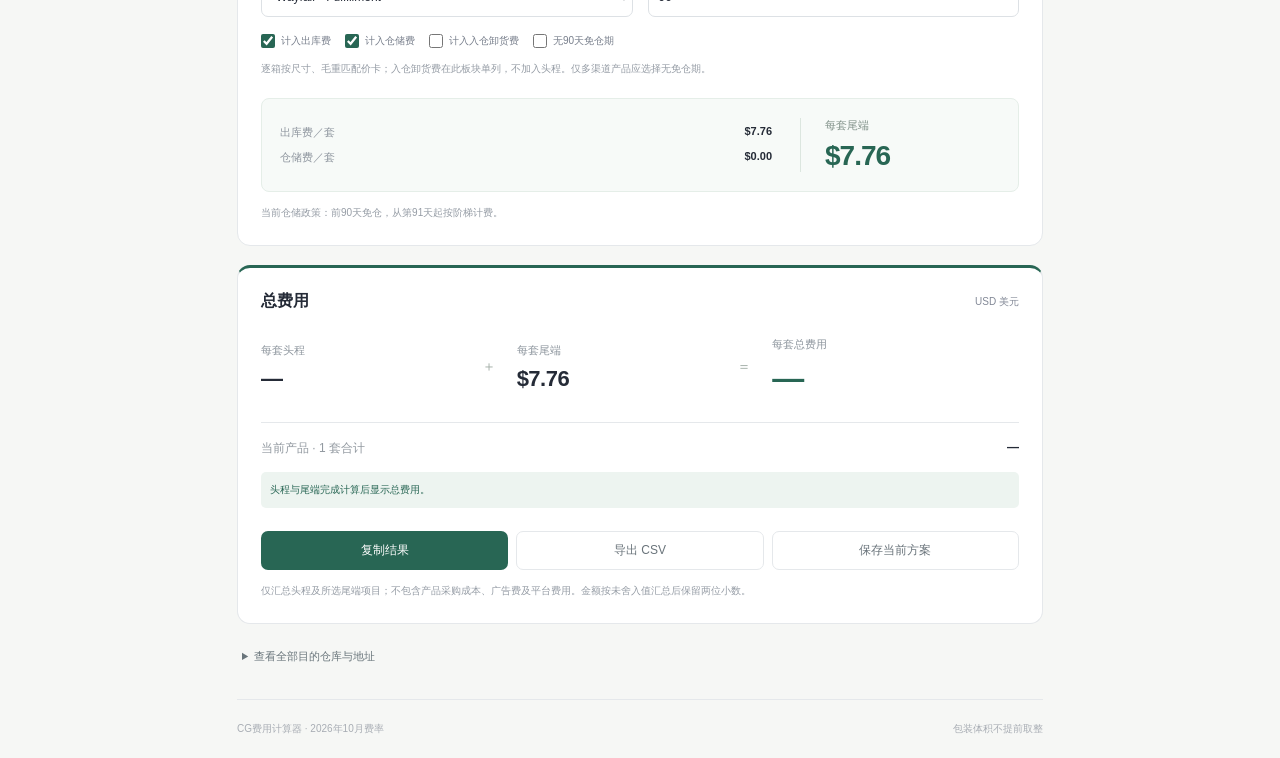
==== commit a932aab5: "Publish CG calculator with separate first-mile and fulfillment costs" ====
--- a/index.html
+++ b/index.html
@@ -1,453 +1,6 @@
-<!DOCTYPE html>
-<html lang="zh-CN">
-<head>
-  <meta charset="UTF-8" />
-  <meta name="viewport" content="width=device-width, initial-scale=1.0" />
-  <title>CG仓费用计算器 V8 - 渠道计费版</title>
-  <style>
-    :root{
-      --bg:#f4f6f8;--card:#fff;--text:#172033;--muted:#64748b;--line:#d8dee8;
-      --blue:#e8f2fb;--blue2:#cfe4f7;--yellow:#fff7d6;--green:#e8f7ee;--red:#fff1f1;
-      --purple:#efe7f8;--dark:#2f2540;--accent:#2563eb;--shadow:0 10px 30px rgba(15,23,42,.08)
-    }
-    *{box-sizing:border-box}
-    body{margin:0;font-family:Arial,"Microsoft YaHei",sans-serif;background:var(--bg);color:var(--text)}
-    .wrap{max-width:1260px;margin:26px auto;padding:0 18px 42px}
-    .header{display:flex;justify-content:space-between;gap:16px;align-items:flex-start;margin-bottom:18px}
-    h1{margin:0 0 8px;font-size:28px;letter-spacing:-.02em}
-    .sub{color:var(--muted);font-size:14px;line-height:1.6}
-    .tag{display:inline-block;background:var(--purple);border:1px solid #c7a6df;color:#4b256e;border-radius:999px;padding:6px 10px;font-size:12px;font-weight:700}
-    .grid{display:grid;grid-template-columns:1fr 1fr;gap:18px}
-    .card{background:var(--card);border:1px solid var(--line);border-radius:18px;padding:18px;box-shadow:var(--shadow)}
-    .full{grid-column:1/-1}
-    h2{margin:0 0 14px;font-size:18px;display:flex;align-items:center;gap:8px}
-    .badge{display:inline-flex;align-items:center;justify-content:center;min-width:24px;height:24px;border-radius:999px;background:#111827;color:white;font-size:13px;font-weight:800}
-    .row{display:grid;grid-template-columns:190px 1fr 86px;gap:10px;align-items:center;margin:9px 0}
-    .row.two{grid-template-columns:190px 1fr}
-    label{font-size:14px;color:#374151}
-    input,select{width:100%;height:36px;border:1px solid #cbd5e1;border-radius:10px;padding:0 10px;font-size:14px;background:white;outline:none}
-    input:focus,select:focus{border-color:var(--accent);box-shadow:0 0 0 3px rgba(37,99,235,.12)}
-    .unit{font-size:13px;color:var(--muted)}
-    .manual{background:var(--yellow)}
-    .result{background:var(--blue);border-color:var(--blue2);font-weight:700}
-    .summary{background:var(--green);border-color:#bfe8cc;font-weight:800}
-    .danger{background:var(--red);border-color:#f1c2c2;font-weight:800}
-    .note{font-size:12px;color:var(--muted);line-height:1.55;margin-top:8px}
-    .mini{font-size:12px;color:var(--muted)}
-    .warn{background:#fff7ed;border:1px solid #fed7aa;border-radius:12px;padding:10px 12px;color:#7c2d12;font-size:13px;line-height:1.55}
-    .ok{background:#ecfdf5;border:1px solid #bbf7d0;border-radius:12px;padding:10px 12px;color:#14532d;font-size:13px;line-height:1.55}
-    .kpis{display:grid;grid-template-columns:repeat(6,1fr);gap:12px;margin-top:12px}
-    .kpi{background:#f8fafc;border:1px solid var(--line);border-radius:14px;padding:14px}
-    .kpi .name{color:var(--muted);font-size:12px;margin-bottom:6px}
-    .kpi .value{font-size:22px;font-weight:900}
-    .btns{display:flex;gap:10px;flex-wrap:wrap;margin-top:12px}
-    button{height:38px;border:0;border-radius:12px;padding:0 14px;font-size:14px;font-weight:800;cursor:pointer;background:#111827;color:white}
-    button.secondary{background:#e5e7eb;color:#111827}
-    .table-wrap{overflow:auto;border:1px solid var(--line);border-radius:14px}
-    table{width:100%;border-collapse:collapse;font-size:13px}
-    th,td{border-bottom:1px solid var(--line);padding:9px 8px;text-align:right;white-space:nowrap}
-    th:first-child,td:first-child{text-align:left}
-    th{background:var(--dark);color:white;font-weight:800}
-    .purple-head th{background:#5b3b78}
-    .split{display:grid;grid-template-columns:1fr 1fr;gap:14px}
-    @media(max-width:980px){.grid,.kpis,.split{grid-template-columns:1fr}.header{flex-direction:column}.row{grid-template-columns:145px 1fr 58px}}
-  </style>
-</head>
-<body>
-<div class="wrap">
-  <div class="header">
-    <div>
-      <h1>CG仓发货 + 仓储费用计算器 V8</h1>
-      <div class="sub">只输入工厂提供的 cm 和 kg。系统自动换算 inch、lbs、cu ft，并用换算后的结果匹配 CG 费用。按订单渠道选择计费项发货成本，可按需要手动开启。</div>
-    </div>
-    <div class="tag">按订单渠道选择计费项</div>
-  </div>
-
-  <div class="grid">
-    <section class="card">
-      <h2><span class="badge">1</span>产品输入</h2>
-      <div class="row"><label>最长边 L</label><input id="L" type="number" step="0.01" value="58" class="manual"><span class="unit">cm</span></div>
-      <div class="row"><label>中间边 M</label><input id="M" type="number" step="0.01" value="48.5" class="manual"><span class="unit">cm</span></div>
-      <div class="row"><label>最短边 S</label><input id="S" type="number" step="0.01" value="16" class="manual"><span class="unit">cm</span></div>
-      <div class="row"><label>单箱实际重量</label><input id="kg" type="number" step="0.01" value="16.3" class="manual"><span class="unit">kg</span></div>
-      <div class="row"><label>发货产品数量</label><input id="qty" type="number" step="1" value="1" class="manual"><span class="unit">件</span></div>
-      <div class="row"><label>每件箱数</label><input id="cartonsPerUnit" type="number" step="1" value="1" class="manual"><span class="unit">箱/件</span></div>
-      <div class="row two">
-        <label>产品大类</label>
-        <select id="productGroup" class="manual">
-          <option value="general">普通家具 / General</option>
-          <option value="rug">Rugs 地毯</option>
-          <option value="bin">Bin 小件</option>
-        </select>
-      </div>
-      <div class="row two">
-        <label>订单渠道 / 计费口径</label>
-        <select id="orderChannel" class="manual">
-          <option value="wayfair">Wayfair订单｜只计 Fulfillment Fee</option>
-          <option value="multi">多渠道订单｜只计 Pick & Ship</option>
-        </select>
-      </div>
-      <div class="note">输入的是“单箱”包装尺寸和重量，单位固定为 cm 和 kg。系统后台自动换算为 inch 和 lbs。多箱产品建议按每个箱子分别算，或使用“每件箱数”做近似乘算。</div>
-    </section>
-
-    <section class="card">
-      <h2><span class="badge">2</span>类别判定</h2>
-      <div class="row"><label>围长 Girth</label><input id="girth" class="result" readonly><span class="unit">in</span></div>
-      <div class="row"><label>L + Girth</label><input id="lgirth" class="result" readonly><span class="unit">in</span></div>
-      <div class="row"><label>体积</label><input id="volin" class="result" readonly><span class="unit">in³</span></div>
-      <div class="row"><label>体积</label><input id="cuft" class="result" readonly><span class="unit">cu ft</span></div>
-      <div class="row"><label>体积重</label><input id="dimwt" class="result" readonly><span class="unit">lbs，仅参考</span></div>
-      <div class="row"><label>实际重量</label><input id="actlbs" class="result" readonly><span class="unit">lbs</span></div>
-      <div class="row"><label>发货计费重量</label><input id="feeWeight" class="result" readonly><span class="unit">lbs</span></div>
-      <div class="row"><label>匹配计费类别</label><input id="rateCategory" class="summary" readonly><span></span></div>
-      <div class="note">发货计费重量会向上取整；Pick & Ship 的 $/LB 只作用于超过首磅的部分。</div>
-    </section>
-
-    <section class="card">
-      <h2><span class="badge">3</span>发货费用</h2>
-      <div id="matchBox" class="ok">已匹配价卡。</div>
-      <br>
-      <div class="row"><label>Base Rate</label><input id="baseRate" class="result" readonly><span class="unit">$</span></div>
-      <div class="row"><label>$ / LB</label><input id="perLb" class="result" readonly><span class="unit">$/lb</span></div>
-      <div class="row"><label>Pick & Ship</label><input id="pickShip" class="summary" readonly><span class="unit">$/箱</span></div>
-      <div class="row"><label>Unload Fee</label><input id="unloadFee" class="result" readonly><span class="unit">$/箱</span></div>
-      <div class="row"><label>Fulfillment Fee</label><input id="fulfillFee" class="result" readonly><span class="unit">$/箱</span></div>
-      <div class="row two">
-        <label>是否计入 Unload Fee</label>
-        <select id="includeUnload" class="manual">
-          <option value="no">否｜默认不计入发货成本</option>
-          <option value="yes">是｜计入本次总成本</option>
-        </select>
-      </div>
-      <div class="row"><label>当前计入主费用</label><input id="channelBaseFee" class="summary" readonly><span class="unit">$/箱</span></div>
-      <div class="row"><label>单箱计入费用</label><input id="cartonShipFee" class="summary" readonly><span class="unit">$/箱</span></div>
-      <div class="row"><label>总箱数</label><input id="totalCartons" class="result" readonly><span class="unit">箱</span></div>
-      <div class="row"><label>发货费小计</label><input id="shipSubtotal" class="summary" readonly><span class="unit">$</span></div>
-      <div class="note">发货费小计 = 总箱数 × 单箱发货费；单箱计入费用按订单渠道选择：多渠道 = Pick & Ship；Wayfair = Fulfillment Fee。Unload Fee 默认不计入。</div>
-    </section>
-
-    <section class="card">
-      <h2><span class="badge">4</span>仓储费用</h2>
-      <div class="row two">
-        <label>仓储类别</label>
-        <select id="storageClass" class="manual"></select>
-      </div>
-      <div class="row"><label>仓储库存数</label><input id="storageQty" type="number" step="1" value="0" class="manual"><span class="unit">件</span></div>
-      <div class="row"><label>库存停留天数</label><input id="dwellDays" type="number" step="1" value="90" class="manual"><span class="unit">days</span></div>
-      <div class="row"><label>多渠道无90天免仓</label>
-        <select id="multiChannel" class="manual"><option value="no">否</option><option value="yes">是</option></select><span></span>
-      </div>
-      <div class="row"><label>自动匹配费率</label><input id="storageRate" class="result" readonly><span class="unit">$/cu ft/月</span></div>
-      <div class="row"><label>有效计费天数</label><input id="storageBillableDays" class="result" readonly><span class="unit">days</span></div>
-      <div class="row"><label>单件仓储体积</label><input id="unitStorageCuft" class="result" readonly><span class="unit">cu ft</span></div>
-      <div class="row"><label>仓储费</label><input id="storageFee" class="summary" readonly><span class="unit">$</span></div>
-      <div class="note">仓储费按分段有效计费天数计算：0–90 天免费，91–120 天只计超出 90 天的部分；多渠道无 90 天免仓时，91–120 天费率从第 1 天起生效。</div>
-    </section>
-
-    <section class="card full">
-      <h2><span class="badge">5</span>结果汇总</h2>
-      <div class="kpis">
-        <div class="kpi"><div class="name">计费类别</div><div class="value" id="kpiCategory">-</div></div>
-        <div class="kpi"><div class="name">单箱计入费用</div><div class="value" id="kpiCarton">$0.00</div></div>
-        <div class="kpi"><div class="name">发货小计</div><div class="value" id="kpiShipSubtotal">$0.00</div></div>
-        <div class="kpi"><div class="name">仓储费率</div><div class="value" id="kpiRate">$0.00</div></div>
-        <div class="kpi"><div class="name">仓储费</div><div class="value" id="kpiStorage">$0.00</div></div>
-        <div class="kpi"><div class="name">总费用</div><div class="value" id="kpiTotal">$0.00</div></div>
-      </div>
-      <div class="btns">
-        <button onclick="copyResult()">复制计算结果</button>
-        <button class="secondary" onclick="loadSmallExample()">载入你截图样例</button>
-        <button class="secondary" onclick="loadDresserExample()">载入大件斗柜样例</button>
-      </div>
-      <div class="note" id="copyNote"></div>
-    </section>
-
-    <section class="card full">
-      <h2><span class="badge">6</span>费率表预览</h2>
-      <div class="split">
-        <div>
-          <div class="note"><b>Pick & Ship</b>：Base Rate + $/LB × max(0, ceil(发货计费重量) - 1)</div>
-          <div class="table-wrap"><table id="pickShipTable"></table></div>
-        </div>
-        <div>
-          <div class="note"><b>Unload + Fulfillment</b>：按单箱计费；Unload 默认不计入发货成本</div>
-          <div class="table-wrap"><table id="deliveryTable"></table></div>
-        </div>
-      </div>
-    </section>
-  </div>
-</div>
-
-<script>
-const rateRows = [
-  {group:"bin", cat:"Bin - Single Pick 1 Carton", base:12.57, perLb:0.15, unload:0.02, fulfill:0.26, desc:"Cabinet Knobs / Curtain Panels", maxL:null,maxM:null,maxS:null,maxLG:null,minW:0,maxW:25},
-  {group:"bin", cat:"Bin - Single Pick 2 Cartons", base:7.70, perLb:0.15, unload:0.02, fulfill:0.26, desc:"Cabinet Knobs / Curtain Panels", maxL:null,maxM:null,maxS:null,maxLG:null,minW:0,maxW:25},
-  {group:"bin", cat:"Bin - Single Pick 3 Cartons", base:6.07, perLb:0.15, unload:0.02, fulfill:0.26, desc:"Cabinet Knobs / Curtain Panels", maxL:null,maxM:null,maxS:null,maxLG:null,minW:0,maxW:25},
-  {group:"bin", cat:"Bin - Single Pick 4 Cartons", base:5.61, perLb:0.17, unload:0.02, fulfill:0.26, desc:"Cabinet Knobs / Curtain Panels", maxL:null,maxM:null,maxS:null,maxLG:null,minW:0,maxW:25},
-  {group:"bin", cat:"Bin - Single Pick 5+ Cartons", base:4.98, perLb:0.17, unload:0.02, fulfill:0.26, desc:"Cabinet Knobs / Curtain Panels", maxL:null,maxM:null,maxS:null,maxLG:null,minW:0,maxW:25},
-  {group:"bin", cat:"Bin - Small", base:12.35, perLb:0.17, unload:0.02, fulfill:0.45, desc:"Flatware Sets", maxL:19,maxM:12,maxS:6,maxLG:null,minW:0,maxW:25},
-  {group:"bin", cat:"Bin - Large", base:15.10, perLb:0.17, unload:0.09, fulfill:0.91, desc:"Table Lamp", maxL:26,maxM:17,maxS:14,maxLG:null,minW:0,maxW:25},
-  {group:"bin", cat:"Bin - Heavy", base:15.42, perLb:0.17, unload:0.12, fulfill:1.81, desc:"Nightstand", maxL:26,maxM:17,maxS:14,maxLG:null,minW:25,maxW:50},
-
-  {group:"general", cat:"Standard - Small", base:17.05, perLb:0.20, unload:0.33, fulfill:3.15, desc:"Bar Stools", maxL:48,maxM:30,maxS:30,maxLG:105,minW:0,maxW:50},
-  {group:"general", cat:"Standard - Medium", base:23.78, perLb:0.24, unload:0.54, fulfill:3.88, desc:"Coffee Tables", maxL:96,maxM:null,maxS:null,maxLG:130,minW:0,maxW:110},
-  {group:"general", cat:"Standard - Large", base:49.83, perLb:0.31, unload:0.77, fulfill:4.49, desc:"TV Stand", maxL:108,maxM:null,maxS:null,maxLG:165,minW:0,maxW:120},
-  {group:"general", cat:"Standard - Oversize", base:52.43, perLb:0.34, unload:0.57, fulfill:4.80, desc:"Headboard", maxL:108,maxM:null,maxS:null,maxLG:165,minW:0,maxW:150},
-  {group:"general", cat:"Large - Standard", base:52.43, perLb:0.34, unload:2.55, fulfill:8.08, desc:"Sofa", maxL:null,maxM:null,maxS:null,maxLG:null,minW:0,maxW:250, large:true},
-  {group:"general", cat:"Large - Heavy", base:52.43, perLb:0.34, unload:4.96, fulfill:12.00, desc:"Dresser & Chest", maxL:144,maxM:null,maxS:null,maxLG:null,minW:250,maxW:800, large:true},
-
-  {group:"rug", cat:"Rugs - Small Rug", base:16.91, perLb:0.22, unload:0.04, fulfill:1.47, desc:"2' x 3' Rugs", maxL:24,maxM:null,maxS:null,maxLG:null,minW:0,maxW:25},
-  {group:"rug", cat:"Rugs - Medium Rug", base:36.13, perLb:0.24, unload:0.17, fulfill:3.00, desc:"5' x 8' Rugs", maxL:96,maxM:null,maxS:null,maxLG:null,minW:0,maxW:150},
-  {group:"rug", cat:"Rugs - Large Rug", base:51.10, perLb:0.30, unload:0.37, fulfill:4.20, desc:"9' x 12' Rugs", maxL:108,maxM:null,maxS:null,maxLG:null,minW:0,maxW:150}
-];
-
-const standardStorage = { "0-90":0, "91-120":0.44, "121-180":0.70, "181-270":1.05, "271-365":1.40, "365+":4.20 };
-const largeStorage = { "0-90":0, "91-120":0.35, "121-180":0.56, "181-270":0.84, "271-365":1.12, "365+":3.36 };
-const storageClasses = [
-  {key:"Bin - Single Pick", desc:"Cabinet Knobs / Curtain Panels", rates:standardStorage},
-  {key:"Bin - Small", desc:"Flatware Sets", rates:standardStorage},
-  {key:"Bin - Large", desc:"Table Lamp", rates:standardStorage},
-  {key:"Bin - Heavy", desc:"Nightstand", rates:standardStorage},
-  {key:"Standard - Small", desc:"Bar Stools", rates:standardStorage},
-  {key:"Standard - Medium", desc:"Coffee Tables", rates:standardStorage},
-  {key:"Standard - Large", desc:"TV Stand", rates:standardStorage},
-  {key:"Standard - Oversize", desc:"Headboard", rates:standardStorage},
-  {key:"Large - Standard", desc:"Sofa", rates:largeStorage},
-  {key:"Large - Heavy", desc:"Dresser & Chest", rates:largeStorage},
-  {key:"Rugs - Small Rug", desc:"2' x 3' Rugs", rates:standardStorage},
-  {key:"Rugs - Medium Rug", desc:"5' x 8' Rugs", rates:standardStorage},
-  {key:"Rugs - Large Rug", desc:"9' x 12' Rugs", rates:standardStorage}
-];
-
-const $ = id => document.getElementById(id);
-const num = id => Number($(id).value || 0);
-const fmt = (n,d=2) => Number.isFinite(n) ? Number(n).toFixed(d) : "0.00";
-const money = n => `$${Number(n || 0).toFixed(2)}`;
-const ceilWeight = n => Math.ceil(Number(n || 0));
-
-let current = {};
-
-function init(){
-  $("storageClass").innerHTML = storageClasses.map(x=>`<option value="${x.key}">${x.key}｜${x.desc}</option>`).join("");
-  $("storageClass").value = "Standard - Small";
-  ["L","M","S","kg","qty","cartonsPerUnit","productGroup","storageQty","dwellDays","multiChannel","storageClass","includeUnload","orderChannel"].forEach(id => {
-    $(id).addEventListener("input", calculate);
-    $(id).addEventListener("change", calculate);
-  });
-  renderTables();
-  calculate();
-}
-
-function sortedDims(L,M,S){ return [Number(L),Number(M),Number(S)].sort((a,b)=>b-a); }
-
-function rowFits(row, Lin, Min, Sin, LG, weight){
-  const wOk = weight > row.minW && weight <= row.maxW || (row.minW === 0 && weight >= 0 && weight <= row.maxW);
-  if(!wOk) return false;
-  if(row.maxL !== null && Lin > row.maxL) return false;
-  if(row.maxM !== null && Min > row.maxM) return false;
-  if(row.maxS !== null && Sin > row.maxS) return false;
-  if(row.maxLG !== null && LG > row.maxLG) return false;
-  return true;
-}
-
-function chooseRate(group, cartons, Lin, Min, Sin, LG, weight){
-  if(group === "bin"){
-    // Single Pick 以箱数优先，但仍保留小/大/重物件的维度分类
-    if(Lin <= 19 && Min <= 12 && Sin <= 6 && weight <= 25) return rateRows.find(r=>r.cat==="Bin - Small");
-    if(Lin <= 26 && Min <= 17 && Sin <= 14 && weight <= 25) return rateRows.find(r=>r.cat==="Bin - Large");
-    if(Lin <= 26 && Min <= 17 && Sin <= 14 && weight > 25 && weight <= 50) return rateRows.find(r=>r.cat==="Bin - Heavy");
-    const c = cartons >= 5 ? "5+ Cartons" : `${Math.max(1, Math.min(4, cartons))} Carton${cartons===1?"":"s"}`;
-    return rateRows.find(r=>r.cat.includes(c)) || rateRows.find(r=>r.cat==="Bin - Single Pick 1 Carton");
-  }
-
-  const rows = rateRows.filter(r => r.group === group);
-  for(const r of rows){
-    if(rowFits(r, Lin, Min, Sin, LG, weight)) return r;
-  }
-
-  // 普通家具超出 Standard 后，进入 Large；表中 Large Standard 没有清晰尺寸，按重量兜底。
-  if(group === "general"){
-    if(weight <= 250) return rateRows.find(r=>r.cat==="Large - Standard");
-    if(weight <= 800) return rateRows.find(r=>r.cat==="Large - Heavy");
-  }
-
-  return null;
-}
-
-function bandForDays(days, multiNoFree){
-  if(multiNoFree && days <= 120) return "91-120";
-  if(days <= 90) return "0-90";
-  if(days <= 120) return "91-120";
-  if(days <= 180) return "121-180";
-  if(days <= 270) return "181-270";
-  if(days <= 365) return "271-365";
-  return "365+";
-}
-
-function chargeDaysForBand(days, startExclusive, endInclusive){
-  return Math.max(0, Math.min(days, endInclusive) - startExclusive);
-}
-
-function currentStorageRate(){
-  const cls = storageClasses.find(x => x.key === $("storageClass").value) || storageClasses[0];
-  const days = Math.max(0, num("dwellDays"));
-  const multiNoFree = $("multiChannel").value === "yes";
-  const band = bandForDays(days, multiNoFree);
-  const activeRate = cls.rates[band] ?? 0;
-
-  let segments = [];
-  if(multiNoFree){
-    // 多渠道无 90 天免仓：91–120 天费率从第 1 天起生效
-    segments.push({band:"91-120", days: Math.min(days, 120), rate: cls.rates["91-120"]});
-    segments.push({band:"121-180", days: chargeDaysForBand(days, 120, 180), rate: cls.rates["121-180"]});
-    segments.push({band:"181-270", days: chargeDaysForBand(days, 180, 270), rate: cls.rates["181-270"]});
-    segments.push({band:"271-365", days: chargeDaysForBand(days, 270, 365), rate: cls.rates["271-365"]});
-    segments.push({band:"365+", days: Math.max(0, days - 365), rate: cls.rates["365+"]});
-  } else {
-    // 普通库存：0–90 天免费；第 91 天开始只对超出的天数收费
-    segments.push({band:"91-120", days: chargeDaysForBand(days, 90, 120), rate: cls.rates["91-120"]});
-    segments.push({band:"121-180", days: chargeDaysForBand(days, 120, 180), rate: cls.rates["121-180"]});
-    segments.push({band:"181-270", days: chargeDaysForBand(days, 180, 270), rate: cls.rates["181-270"]});
-    segments.push({band:"271-365", days: chargeDaysForBand(days, 270, 365), rate: cls.rates["271-365"]});
-    segments.push({band:"365+", days: Math.max(0, days - 365), rate: cls.rates["365+"]});
-  }
-
-  const billableDays = segments.reduce((sum, s) => sum + s.days, 0);
-  const rateDayFactor = segments.reduce((sum, s) => sum + (s.days * s.rate / 30), 0);
-  return {band, rate: activeRate, cls, billableDays, rateDayFactor, segments};
-}
-
-function syncStorageClass(rateCat){
-  const currentVal = $("storageClass").value;
-  const valid = storageClasses.some(x => x.key === rateCat);
-  // 只在当前是默认值或与分类完全一致时自动同步，避免覆盖用户手动选择。
-  if(valid && (currentVal === "" || current.lastAutoStorage === currentVal)){
-    $("storageClass").value = rateCat;
-    current.lastAutoStorage = rateCat;
-  }
-}
-
-function calculate(){
-  let dims = sortedDims(num("L"),num("M"),num("S"));
-  let Lcm=dims[0], Mcm=dims[1], Scm=dims[2];
-  let Lin=Lcm/2.54, Min=Mcm/2.54, Sin=Scm/2.54;
-  let girth=2*(Min+Sin), lgirth=Lin+girth, volin=Lin*Min*Sin, cuft=volin/1728;
-  let dimwt=volin/139, actlbs=num("kg")*2.20462;
-  let chargeable = Math.max(dimwt, actlbs);
-  let rawFeeWeight = actlbs;
-  let feeWeight = ceilWeight(rawFeeWeight);
-  let totalCartons = Math.max(0, num("qty")) * Math.max(1, num("cartonsPerUnit"));
-  let row = chooseRate($("productGroup").value, Math.max(1, num("cartonsPerUnit")), Lin, Min, Sin, lgirth, feeWeight);
-
-  $("girth").value=fmt(girth,1);
-  $("lgirth").value=fmt(lgirth,1);
-  $("volin").value=fmt(volin,0);
-  $("cuft").value=fmt(cuft,2);
-  $("dimwt").value=fmt(dimwt,2);
-  $("actlbs").value=fmt(actlbs,2);
-  $("feeWeight").value=fmt(feeWeight,0);
-
-  if(!row){
-    $("rateCategory").value="未匹配";
-    $("rateCategory").className="danger";
-    $("matchBox").className="warn";
-    $("matchBox").innerHTML="当前尺寸/重量没有匹配到表内类别，请检查尺寸、重量或产品大类。";
-    ["baseRate","perLb","pickShip","unloadFee","fulfillFee","cartonShipFee","shipSubtotal"].forEach(id=>$(id).value="0.00");
-    current = {row:null, total:0, cuft, feeWeight, totalCartons};
-    return;
-  }
-
-  $("rateCategory").value=row.cat;
-  $("rateCategory").className=row.large ? "danger" : "summary";
-  $("matchBox").className="ok";
-  $("matchBox").innerHTML=`已匹配到：<b>${row.cat}</b>｜${row.desc}`;
-
-  let extraLbs = Math.max(0, feeWeight - 1);
-  let pickShip = row.base + row.perLb * extraLbs;
-  let includeUnload = document.getElementById('includeUnload')?.value === 'yes';
-  let orderChannel = document.getElementById('orderChannel')?.value || 'wayfair';
-  let channelBaseFee = orderChannel === 'multi' ? pickShip : row.fulfill;
-  let cartonShipFee = channelBaseFee + (includeUnload ? row.unload : 0);
-  let shipSubtotal = cartonShipFee * totalCartons;
-
-  $("baseRate").value=fmt(row.base,2);
-  $("perLb").value=fmt(row.perLb,2);
-  $("pickShip").value=fmt(pickShip,2);
-  $("unloadFee").value=fmt(row.unload,2);
-  $("fulfillFee").value=fmt(row.fulfill,2);
-  $("channelBaseFee").value=fmt(channelBaseFee,2);
-  $("cartonShipFee").value=fmt(cartonShipFee,2);
-  $("totalCartons").value=fmt(totalCartons,0);
-  $("shipSubtotal").value=fmt(shipSubtotal,2);
-
-  if(storageClasses.some(x=>x.key===row.cat) && current.manualStorageChanged !== true){
-    $("storageClass").value = row.cat;
-    current.lastAutoStorage = row.cat;
-  }
-
-  const storage = currentStorageRate();
-  $("storageRate").value = `${fmt(storage.rate,2)} (${storage.band})`;
-  $("storageBillableDays").value = fmt(storage.billableDays,0);
-  let unitStorageCuft = cuft * Math.max(1, num("cartonsPerUnit"));
-  $("unitStorageCuft").value=fmt(unitStorageCuft,2);
-  let storageFee = Math.max(0,num("storageQty")) * unitStorageCuft * storage.rateDayFactor;
-  $("storageFee").value=fmt(storageFee,2);
-
-  let total = shipSubtotal + storageFee;
-  $("kpiCategory").textContent=row.cat.replace("Standard - ","Std. ").replace("Large - ","Lg. ");
-  $("kpiCarton").textContent=money(cartonShipFee);
-  $("kpiShipSubtotal").textContent=money(shipSubtotal);
-  $("kpiRate").textContent=money(storage.rate);
-  $("kpiStorage").textContent=money(storageFee);
-  $("kpiTotal").textContent=money(total);
-
-  current = {row, pickShip, cartonShipFee, shipSubtotal, storage, storageFee, total, cuft, feeWeight, totalCartons, Lin, Min, Sin, lgirth};
-}
-
-function copyResult(){
-  if(!current.row) return;
-  const lines = [
-    `尺寸(cm): L ${$("L").value} / M ${$("M").value} / S ${$("S").value}`,
-    `单箱实际重量: ${$("kg").value} kg / ${$("actlbs").value} lbs`,
-    `体积重: ${$("dimwt").value} lbs`,
-    `发货计费重量: ${$("feeWeight").value} lbs`,
-    `L+Girth: ${$("lgirth").value} in`,
-    `匹配类别: ${current.row.cat}`,
-    `Base Rate: $${$("baseRate").value}`,
-    `$/LB: $${$("perLb").value}`,
-    `订单渠道: ${document.getElementById('orderChannel')?.value === 'multi' ? '多渠道订单｜只计 Pick & Ship' : 'Wayfair订单｜只计 Fulfillment Fee'}`,
-    `Pick & Ship: $${$("pickShip").value}/箱`,
-    `Unload Fee: $${$("unloadFee").value}/箱（是否计入：${document.getElementById('includeUnload')?.value === 'yes' ? '是' : '否'}）`,
-    `Fulfillment Fee: $${$("fulfillFee").value}/箱`,
-    `单箱计入费用: $${$("cartonShipFee").value}`,
-    `总箱数: ${$("totalCartons").value}`,
-    `发货小计: $${$("shipSubtotal").value}`,
-    `仓储类别: ${$("storageClass").value}`,
-    `仓储费率: ${$("storageRate").value}`,
-    `有效计费天数: ${$("storageBillableDays").value} days`,
-    `仓储费: $${$("storageFee").value}`,
-    `总费用: ${$("kpiTotal").textContent}`
-  ];
-  navigator.clipboard.writeText(lines.join("\n"));
-  $("copyNote").textContent="已复制当前计算结果。";
-}
-
-function loadSmallExample(){
-  $("L").value=58; $("M").value=48.5; $("S").value=16; $("kg").value=16.3; $("qty").value=1; $("cartonsPerUnit").value=1; $("productGroup").value="general";
-  calculate();
-}
-function loadDresserExample(){
-  $("L").value=161; $("M").value=47.7; $("S").value=15.1; $("kg").value=47.9; $("qty").value=1; $("cartonsPerUnit").value=1; $("productGroup").value="general";
-  calculate();
-}
-
-function renderTables(){
-  const pickRows = rateRows.map(r=>`<tr><td>${r.cat}</td><td>${r.desc}</td><td>$${r.base.toFixed(2)}</td><td>$${r.perLb.toFixed(2)}</td><td>${r.maxL ? r.maxL+'\"' : '-'}</td><td>${r.maxLG ? r.maxLG+'\"' : '-'}</td><td>${r.minW}/${r.maxW}</td></tr>`).join("");
-  $("pickShipTable").innerHTML = `<thead><tr><th>Category</th><th>Example</th><th>Base</th><th>$/LB</th><th>Max L</th><th>L+Girth</th><th>Weight</th></tr></thead><tbody>${pickRows}</tbody>`;
-  const delRows = rateRows.map(r=>`<tr><td>${r.cat}</td><td>$${r.unload.toFixed(2)}</td><td>$${r.fulfill.toFixed(2)}</td><td>$${(r.unload+r.fulfill).toFixed(2)}</td></tr>`).join("");
-  $("deliveryTable").innerHTML = `<thead><tr><th>Category</th><th>Unload</th><th>Fulfillment</th><th>合计</th></tr></thead><tbody>${delRows}</tbody>`;
-}
-init();
-</script>
-</body>
-</html>+<!doctype html><html lang="zh-CN"><head><meta charset="utf-8"><meta name="viewport" content="width=device-width,initial-scale=1"><meta name="description" content="CG成本计算：整批账单分摊头程，尾端单独计算仓储与出库，底部汇总。"><title>CG费用计算器 · 头程与尾端</title><link rel="stylesheet" href="simple.css"></head><body><header><a class="brand" href="index.html"><span>CG</span><b>费用计算器<small>简洁版</small></b></a><a class="secondary" href="advanced.html">完整价卡版 ↗</a></header><main class="split-main"><div class="intro"><p class="eyebrow">头程、尾端，分开算清楚</p><h1>一套产品，费用多少？</h1><p>头程按整批账单分摊；尾端单独计算，底部查看总费用。</p></div>
+<section><div class="heading"><h2>产品包装</h2><button id="add" class="ghost">＋ 加一箱</button></div><div class="fields top"><label>产品名称<input id="name" value=""></label><label>计算套数<input id="qty" type="number" min="1" step="1" value="1"></label></div><div id="packages"></div><div class="volume"><span>每套包装合计</span><b id="volume">—</b><span id="weight"></span></div><button class="text" id="example">载入两箱产品示例</button></section>
+<section><div class="heading"><h2><i>1</i> 头程费用</h2><span class="usd">整批账单 · USD</span></div><label>目的仓库<select id="warehouse"></select></label><div id="whNote" class="whnote"></div><div class="fields"><label>整批海运物流费用（USD）<input id="sea" type="number" min="0" step="any" placeholder="例如 810.24"></label><label>整批清关税费（USD）<input id="tax" type="number" min="0" step="any" placeholder="例如 124.16，没有则填0"></label><label>账单整批总体积（CBM）<input id="batchCbm" type="number" min="0.000001" step="any" placeholder="例如 5.805"></label></div><p class="hint">海运费填整批账单物流合计，包含账单已收取的燃油、PSS、拖车等费用。混装货物也填整批总体积。</p><div class="formula">单件头程＝（整批海运费＋整批清关税费）÷整批CBM×单件包装CBM</div><div class="block-result"><div class="cost-lines"><div class="line"><span>海运物流／套</span><b id="seaOut">—</b></div><div class="line"><span>清关税费／套</span><b id="taxOut">—</b></div></div><div class="block-total"><span>每套头程</span><b id="headTotal">—</b></div></div><div id="calculation" class="calculation"></div><div id="headErrors" class="local-errors" role="status"></div><details><summary>查看分摊示例与仓库线路说明</summary><p>你的表格：810.24＋124.16＝934.40美元，整批5.805 CBM。当前产品按自身包装体积占比分摊。</p><button id="billExample" class="text">载入你的头程分摊示例</button><p>Romeoville的IPI内陆联运，如在洛杉矶卸船后经Chicago转运，按Chicago海运计价点与Chicago至Romeoville末段拖车核对；其他联运点按实际订单确认。这里直接使用已确认的整批账单金额。</p></details></section>
+<section><div class="heading"><h2><i>2</i> 尾端费用</h2><span class="usd">仓内及出库 · USD</span></div><div class="fields"><label>订单渠道<select id="channel"><option value="wayfair">Wayfair · Fulfillment</option><option value="multi">多渠道 · Pick & Ship</option></select></label><label>仓龄（天）<input id="days" type="number" min="0" step="1" value="90"></label></div><div class="checks"><label><input id="includeOut" type="checkbox" checked>计入出库费</label><label><input id="includeStorage" type="checkbox" checked>计入仓储费</label><label><input id="includeUnload" type="checkbox">计入入仓卸货费</label><label><input id="noFree" type="checkbox">无90天免仓期</label></div><p class="hint">逐箱按尺寸、毛重匹配价卡；入仓卸货费在此板块单列，不加入头程。仅多渠道产品应选择无免仓期。</p><div class="block-result"><div class="cost-lines" id="tailRows"></div><div class="block-total"><span>每套尾端</span><b id="tailTotal">—</b></div></div><p id="storagePolicy" class="hint"></p><div id="tailErrors" class="local-errors" role="status"></div></section>
+<section class="overall"><div class="heading"><h2>总费用</h2><span class="usd">USD 美元</span></div><div class="overall-parts"><div><span>每套头程</span><b id="headSummary">—</b></div><span class="operator">＋</span><div><span>每套尾端</span><b id="tailSummary">—</b></div><span class="operator">＝</span><div class="sum"><span>每套总费用</span><b id="total">—</b></div></div><div class="batch-total"><span>当前产品 · <b id="qtyOut">1</b> 套合计</span><b id="batchOut">—</b></div><p id="resultStatus" class="hint" role="status">头程与尾端完成计算后显示总费用。</p><div class="actions"><button id="copy">复制结果</button><button id="export" class="ghost">导出 CSV</button><button id="save" class="ghost">保存当前方案</button></div><p class="hint">仅汇总头程及所选尾端项目；不包含产品采购成本、广告费及平台费用。金额按未舍入值汇总后保留两位小数。</p></section>
+<details class="directory"><summary>查看全部目的仓库与地址</summary><div id="directory"></div></details><footer>CG费用计算器 · 2026年10月费率 <span>包装体积不提前取整</span></footer></main><div id="toast" role="status"></div><script src="core.js"></script><script src="simple-core.js"></script><script src="warehouses.js"></script><script src="simple.js"></script></body></html>
--- a/simple.css
+++ b/simple.css
@@ -0,0 +1,2 @@
+:root{--ink:#252b37;--muted:#828896;--line:#e5e8eb;--green:#286654;--soft:#edf4f0}*{box-sizing:border-box}body{margin:0;background:#f6f7f5;color:var(--ink);font-family:-apple-system,BlinkMacSystemFont,"Segoe UI","Microsoft YaHei",sans-serif;font-size:14px}header{height:82px;background:#fff;border-bottom:1px solid var(--line);display:flex;align-items:center;justify-content:space-between;padding:0 max(25px,calc((100vw - 1100px)/2))}.brand{display:flex;gap:13px;align-items:center;text-decoration:none;color:var(--ink)}.brand>span{background:var(--green);color:#fff;padding:10px;border-radius:9px;font-weight:750;font-size:21px;letter-spacing:-1px}.brand b{font-size:18px}.brand small{display:inline-block;color:var(--green);background:var(--soft);padding:4px 7px;font-weight:500;font-size:10px;margin-left:10px;border-radius:5px}.secondary{color:var(--muted);font-size:12px;text-decoration:none}main{max-width:1100px;margin:36px auto 0;padding:0 22px}.intro{margin-bottom:28px}.eyebrow{color:var(--green);font-size:11px;letter-spacing:1px;font-weight:550}h1{font-size:29px;letter-spacing:-1px;margin:9px 0 13px}.intro>p:last-child{color:var(--muted);font-size:13px}.layout{display:grid;grid-template-columns:minmax(0,1fr) 310px;gap:24px;align-items:start}section{background:#fff;border:1px solid var(--line);border-radius:13px;padding:23px;margin-bottom:19px}h2{font-size:16px;margin:0;display:flex;gap:10px;align-items:center;font-weight:600}h2 i{font-style:normal;background:var(--soft);color:var(--green);border-radius:50%;font-size:11px;width:24px;height:24px;display:inline-grid;place-items:center}.heading{display:flex;justify-content:space-between;align-items:center;gap:12px;margin-bottom:21px}.fields{display:grid;grid-template-columns:1fr 1fr;gap:15px}label{font-size:11px;color:#777e8b;display:flex;flex-direction:column;gap:8px}input,select{background:#fff;border:1px solid #dde1e5;color:var(--ink);border-radius:7px;height:40px;padding:0 10px;font:inherit;font-size:12px;min-width:0;width:100%}input:focus,select:focus{outline:2px solid #a9c8bc;outline-offset:1px}input::placeholder{font-size:10px;color:#afb3bc}.top{grid-template-columns:2fr 1fr;margin-bottom:19px}.pack{border:1px solid var(--line);border-radius:8px;margin-top:12px;overflow:hidden}.packhead{background:#f9faf9;padding:9px 12px;display:flex;justify-content:space-between;align-items:center;font-size:11px;color:#6d7580}.remove{color:#969da5;background:none;font-size:16px;padding:0 5px;border:0}.packfields{display:grid;grid-template-columns:repeat(4,minmax(0,1fr));gap:9px;padding:14px}.packfields label{font-size:10px}.volume{display:flex;gap:15px;align-items:center;margin:20px 0 7px;font-size:11px;color:var(--muted);flex-wrap:wrap}.volume b{color:var(--green);font-size:15px}.volume span:last-child{margin-left:auto}button{font:inherit;font-size:12px;padding:10px 14px;border-radius:7px;border:1px solid transparent;background:var(--green);color:#fff;cursor:pointer}.ghost{color:#69737a;background:#fff;border:1px solid var(--line)}.text{color:var(--green);background:none;border:0;padding:9px 0;font-size:10px}.usd{color:var(--muted);font-size:10px}.whnote{font-size:11px;line-height:1.8;color:#838b94;background:#f8faf9;border-radius:6px;padding:10px 12px;margin:9px 0 18px}.mode{display:grid;grid-template-columns:1fr 1fr;background:#f2f4f2;border-radius:7px;padding:4px;margin-bottom:19px}.mode button{background:none;border:0;color:#8b929b;font-size:11px;padding:9px}.mode button.active{background:white;color:var(--green);box-shadow:0 1px 5px #0000000a;font-weight:600}.hint{color:#959ca5;font-size:10px;line-height:1.8;margin:12px 0 0}.formula{background:var(--soft);color:var(--green);border-radius:7px;padding:11px;font-size:11px;line-height:1.8;margin-top:15px}details{font-size:12px;color:#69757b}summary{cursor:pointer;color:#69757b;font-size:11px;line-height:1.8}details p{font-size:11px;line-height:1.9}section>details:not(:first-child){border-top:1px solid var(--line);margin-top:17px;padding-top:15px}.optional{padding:17px 21px}.optional .fields{margin-top:18px}.checks{display:flex;gap:14px;flex-wrap:wrap;margin-top:17px}.checks label{flex-direction:row;gap:6px;align-items:center;font-size:10px}input[type=checkbox]{width:14px;height:14px;accent-color:var(--green);margin:0}aside{position:sticky;top:22px}.result{border-top:3px solid var(--green);padding:26px 23px}.result h2{font-size:13px;color:#8b929a;font-weight:500;margin-top:21px}.big{font-size:43px;letter-spacing:-1.6px;font-weight:650;margin:6px 0 9px}#resultStatus{font-size:10px;color:var(--green);background:var(--soft);padding:9px;border-radius:5px;margin-bottom:23px}.line{display:flex;justify-content:space-between;gap:12px;font-size:11px;margin:15px 0}.line span{color:#8e959e}.line b{font-weight:550}.grand{border-top:1px solid var(--line);padding-top:17px;margin-top:21px;font-size:13px}.grand span{color:var(--ink)}.calculation{font-size:10px;color:#939aa2;line-height:1.9;border-top:1px dashed var(--line);padding-top:15px;margin:20px 0}.actions{display:grid;grid-template-columns:1fr 1fr;gap:8px}.result>.text{width:100%;margin-top:10px}.resultHint{color:#9ca2ab;font-size:10px;line-height:1.8;padding:0 5px}#errors{font-size:11px;color:#a37f4c;line-height:1.9}.error{background:#fff8ec;border:1px solid #f2e6d0;border-radius:8px;padding:12px;margin-top:10px}.directory{margin-bottom:20px;padding:4px 5px}.table-wrap{overflow:auto}table{font-size:10px;border-collapse:collapse;width:100%;margin-top:14px}th,td{padding:9px 7px;border-bottom:1px solid var(--line);white-space:nowrap;text-align:left}th{font-weight:500;color:#9299a1}footer{margin-top:28px;border-top:1px solid var(--line);padding:22px 0;color:#a8adb4;font-size:10px;display:flex;justify-content:space-between}#toast{display:none;position:fixed;bottom:25px;left:50%;transform:translateX(-50%);background:#263a32;color:#fff;padding:12px 20px;border-radius:8px;font-size:12px;z-index:4}[hidden]{display:none!important}@media(max-width:780px){.layout{grid-template-columns:minmax(0,1fr) 270px;gap:16px}main{padding:0 15px}section{padding:18px}.result{padding:23px 18px}.packfields{grid-template-columns:1fr 1fr}.big{font-size:37px}header{height:72px}.brand b{font-size:15px}}@media(max-width:620px){.layout{display:flex;flex-direction:column;gap:0}.layout>div,aside{width:100%}aside{position:static}h1{font-size:26px}main{margin-top:28px}.intro{margin-bottom:24px}.brand small{margin-left:7px;font-size:9px}.secondary{font-size:10px}header{padding:0 17px}.fields{gap:11px}.packfields{grid-template-columns:repeat(4,minmax(0,1fr));gap:7px;padding:12px}.packfields input{padding:0 7px}.volume span:last-child{margin-left:0}.resultHint{margin-top:-7px}.result{margin-top:8px}.big{font-size:42px}.result .line{margin:12px 0}.result h2{margin-top:15px}.directory{margin-bottom:0}footer{font-size:9px}.top{grid-template-columns:2fr 1fr}}
+.split-main{max-width:850px}.split-main .intro{margin-bottom:25px}.block-result{margin-top:20px;display:grid;grid-template-columns:1fr 200px;gap:28px;padding:16px 18px;background:#f7faf8;border:1px solid #e5eee8;border-radius:8px;align-items:center}.block-result .line{margin:10px 0}.block-total{border-left:1px solid #dce6df;padding-left:24px;display:flex;flex-direction:column;gap:7px}.block-total>span{font-size:11px;color:#82928a}.block-total>b{font-size:28px;letter-spacing:-1px;color:var(--green)}.split-main .calculation{border:0;margin:8px 0 0;padding:0 2px}.local-errors .error{font-size:11px;line-height:1.8}.overall{border-top:3px solid var(--green)}.overall-parts{display:grid;grid-template-columns:1fr 20px 1fr 20px 1.2fr;align-items:center;gap:15px;margin:25px 0}.overall-parts>div{display:flex;flex-direction:column;gap:8px}.overall-parts>div>span{font-size:11px;color:#8e969e}.overall-parts b{font-size:22px;font-weight:600;letter-spacing:-.5px}.overall-parts .sum b{font-size:32px;color:var(--green)}.operator{color:#a2ada6}.batch-total{display:flex;justify-content:space-between;border-top:1px solid var(--line);padding:17px 0 3px;font-size:12px}.batch-total>span{color:#9299a0}.batch-total span b{font-weight:500}.overall .actions{grid-template-columns:1fr 1fr 1fr;margin-top:21px}.split-main .packfields{grid-template-columns:repeat(4,minmax(0,1fr))}@media(max-width:620px){.block-result{grid-template-columns:1fr 125px;gap:15px;padding:12px}.block-total{padding-left:15px}.block-total>b{font-size:25px}.overall-parts{gap:8px;grid-template-columns:1fr 12px 1fr 12px 1.2fr}.overall-parts b{font-size:19px}.overall-parts .sum b{font-size:25px}.overall-parts>div>span{font-size:10px}.overall .actions button{padding:10px 6px;font-size:11px}}
